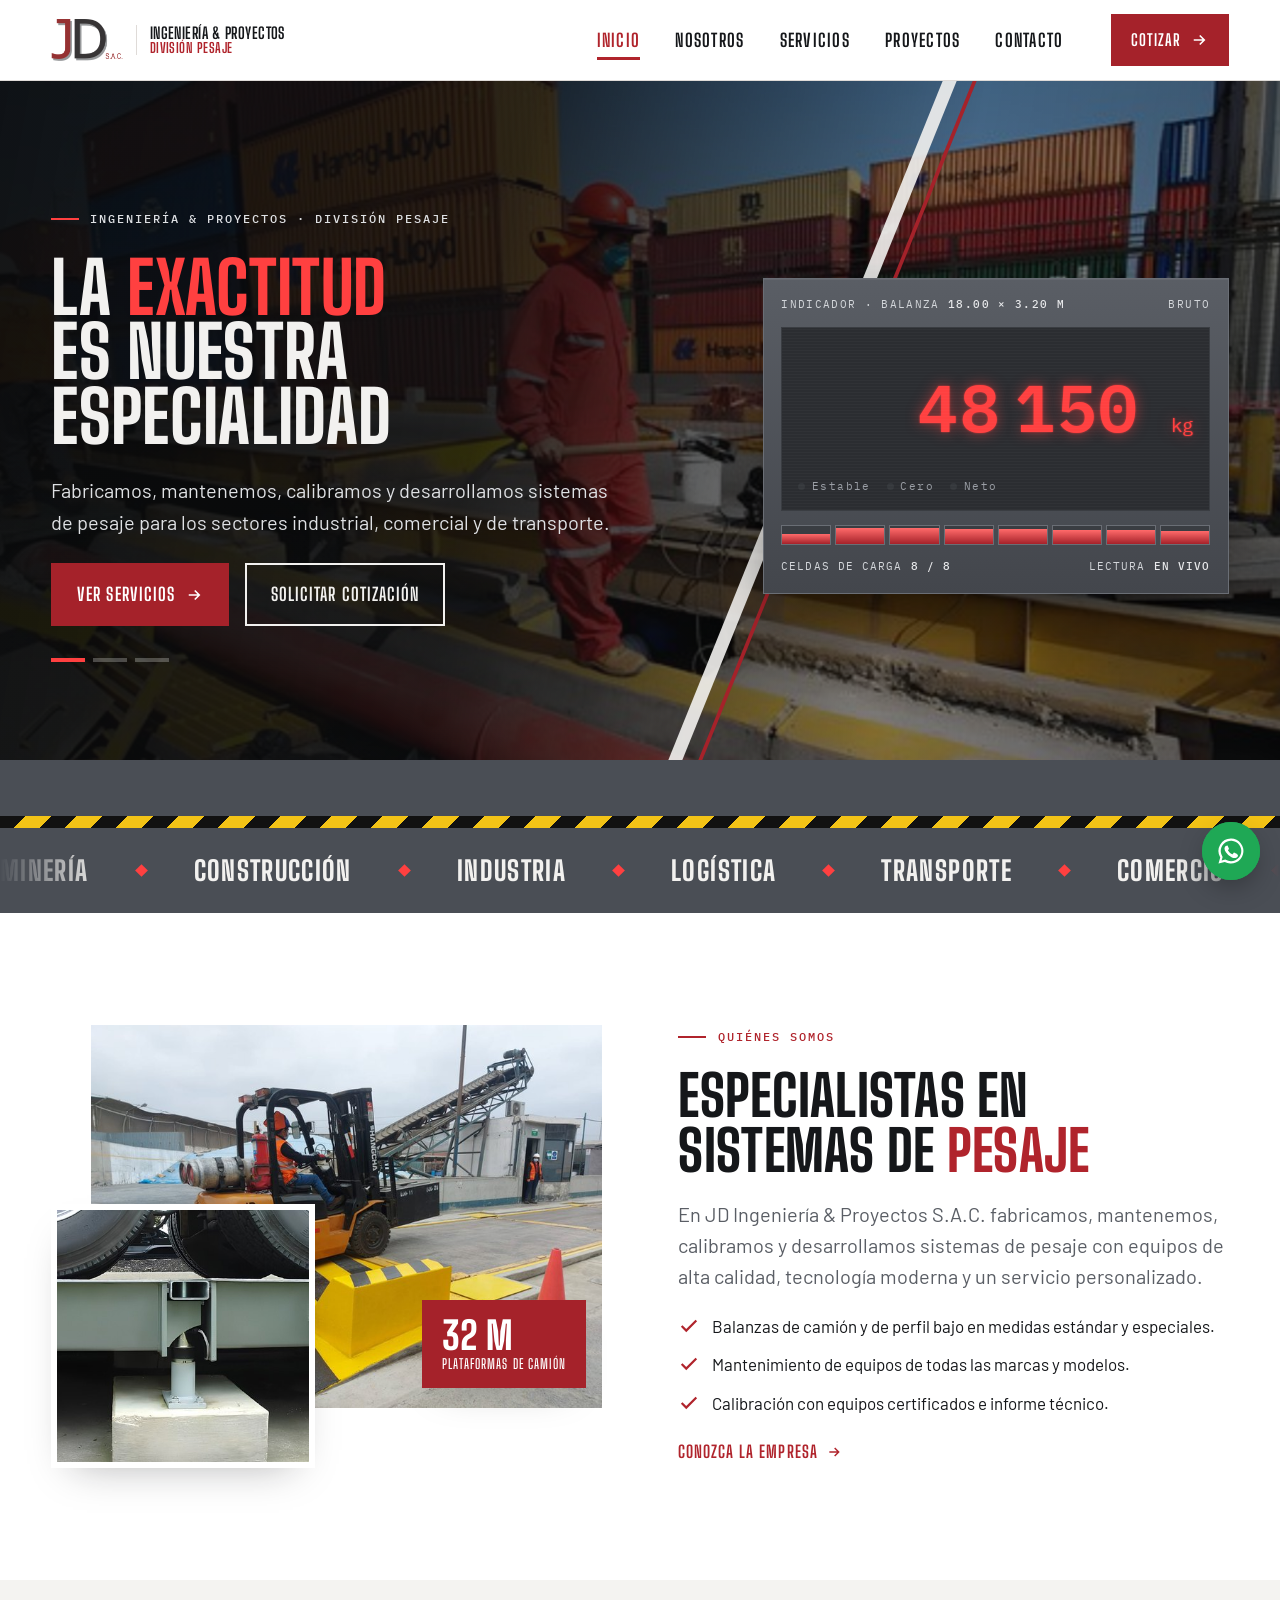
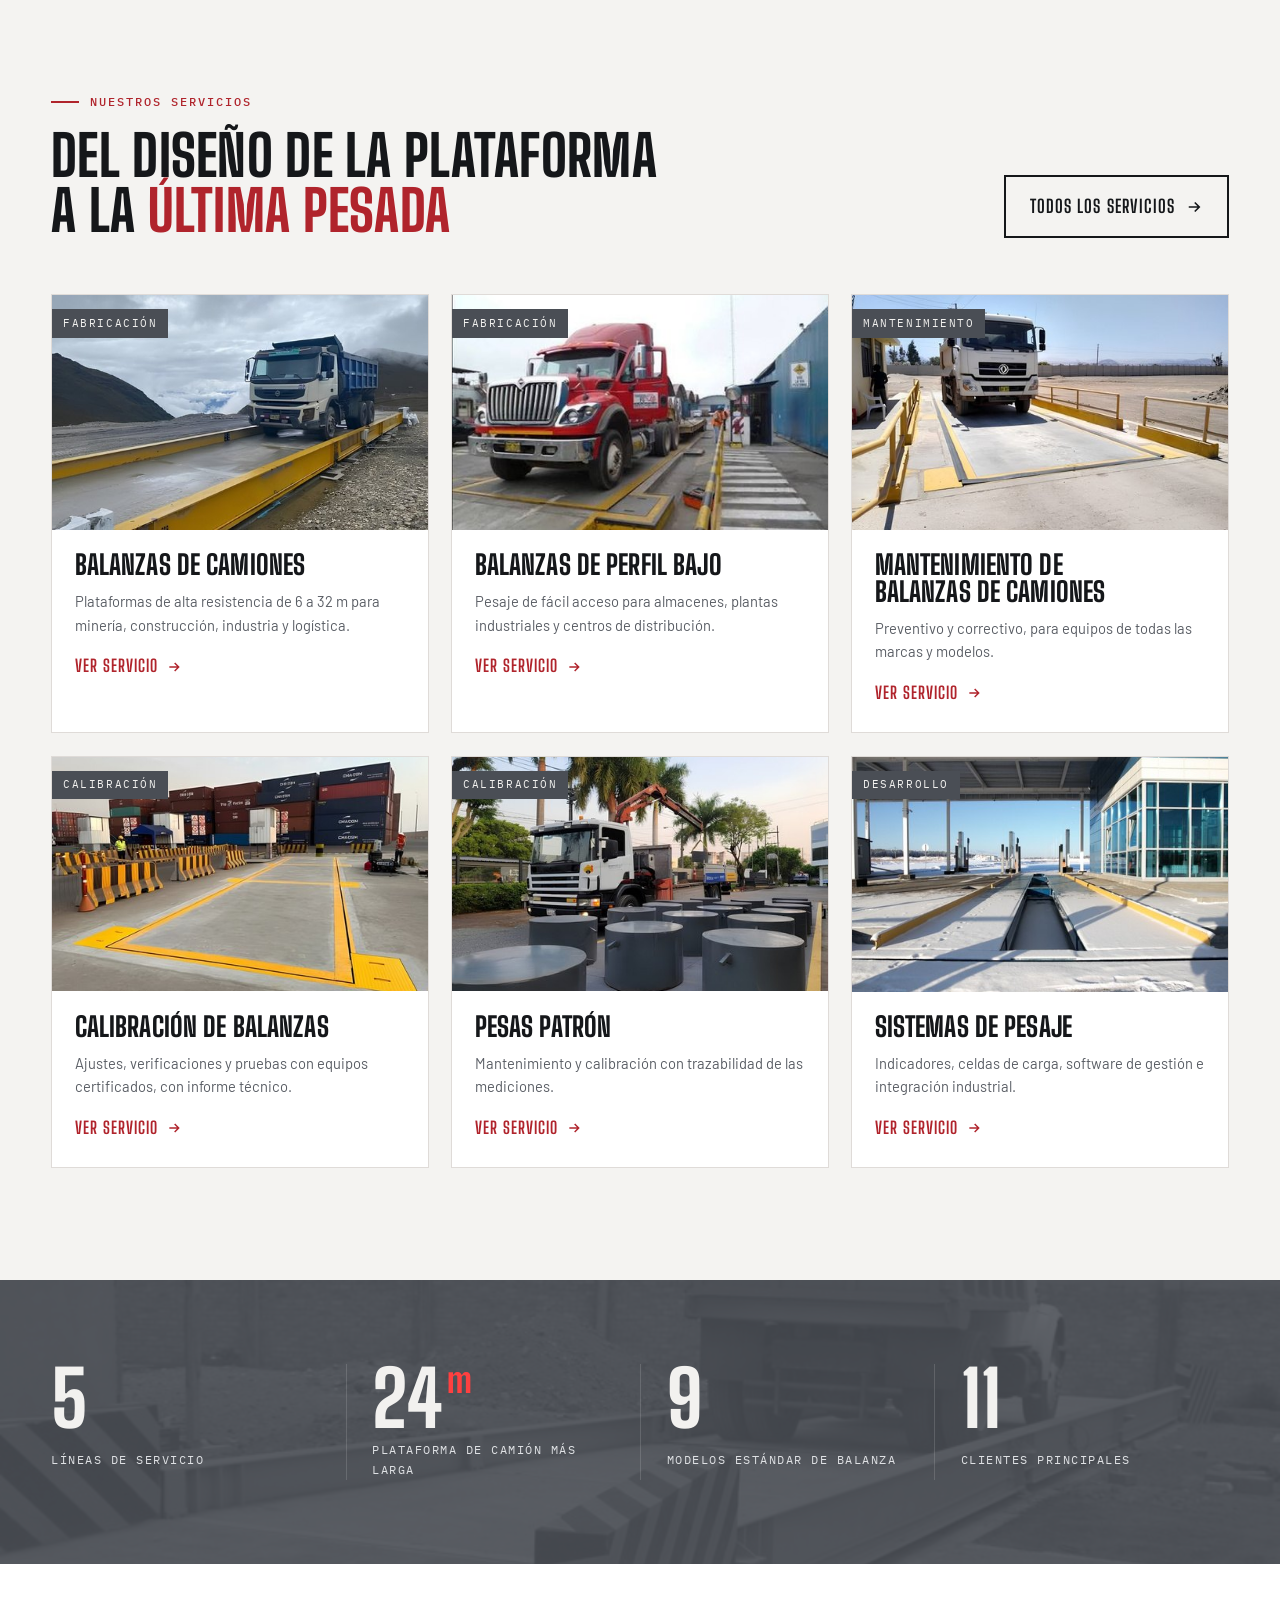
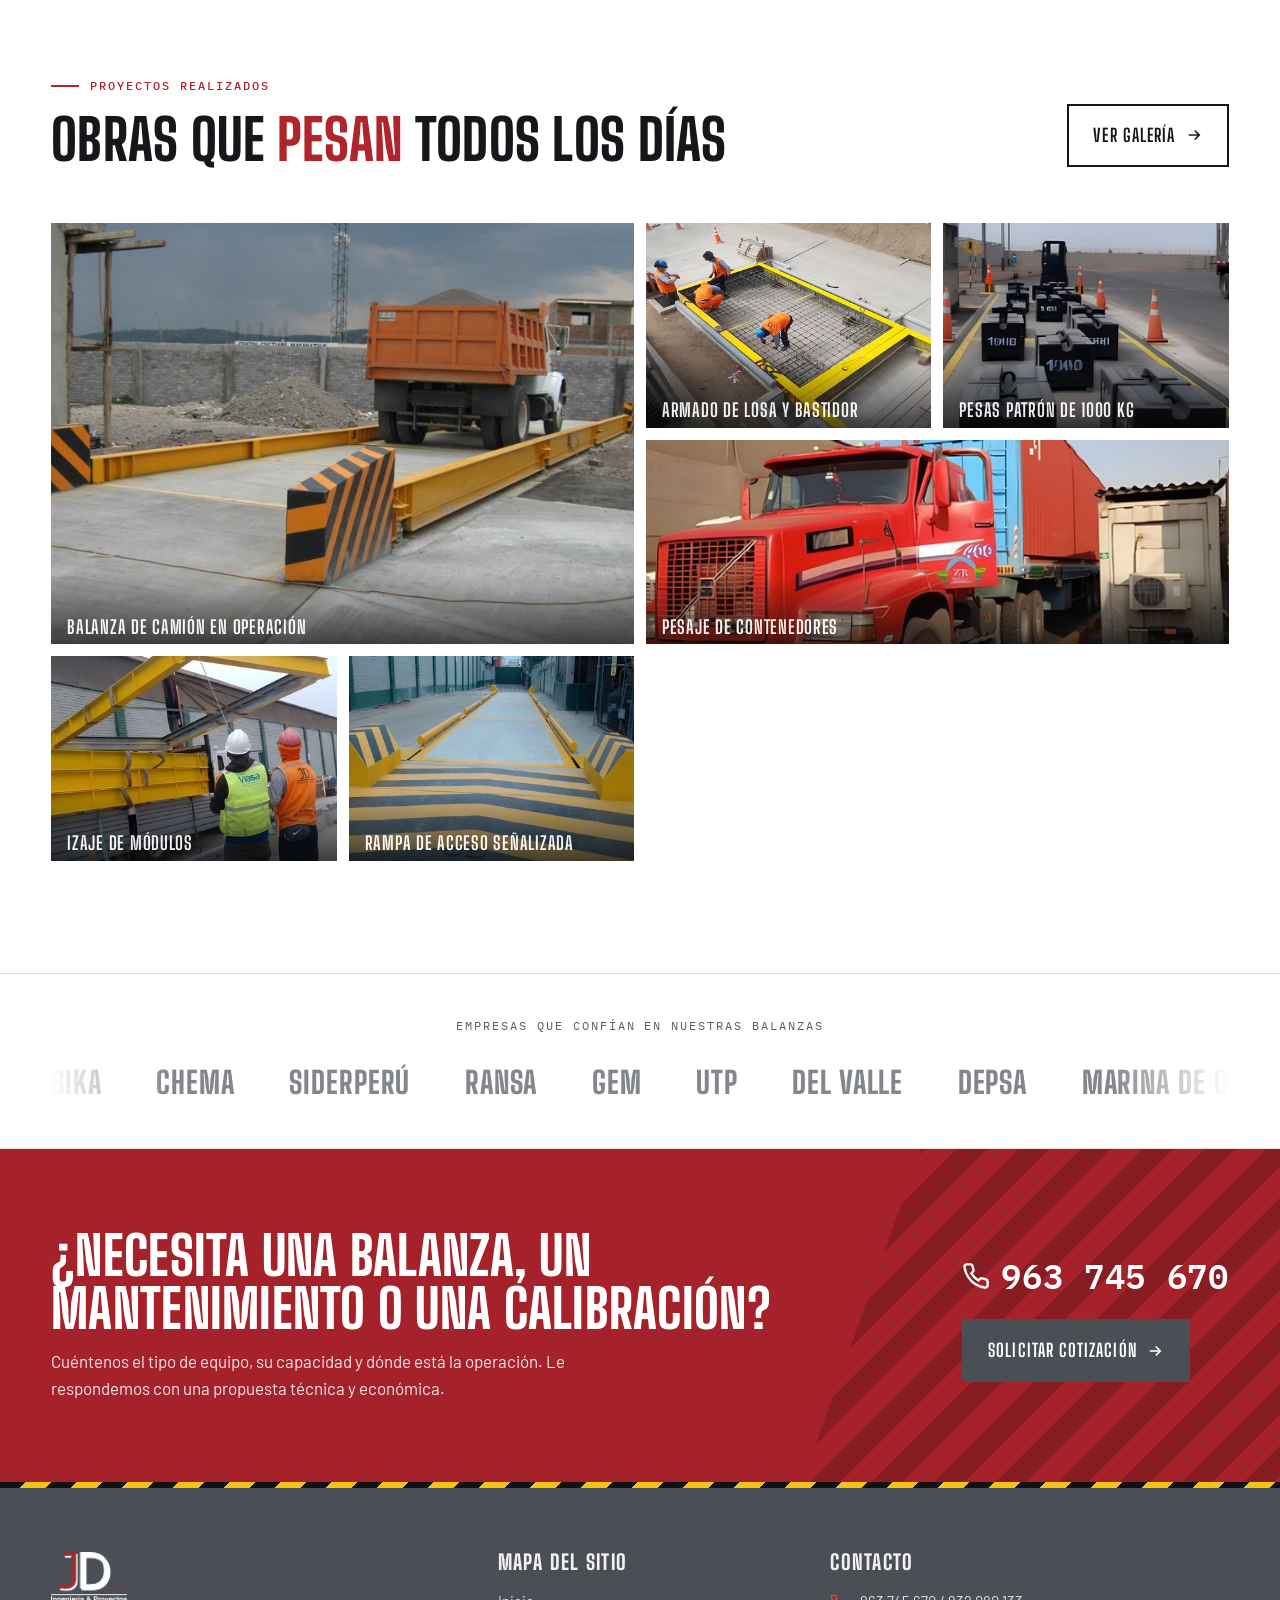
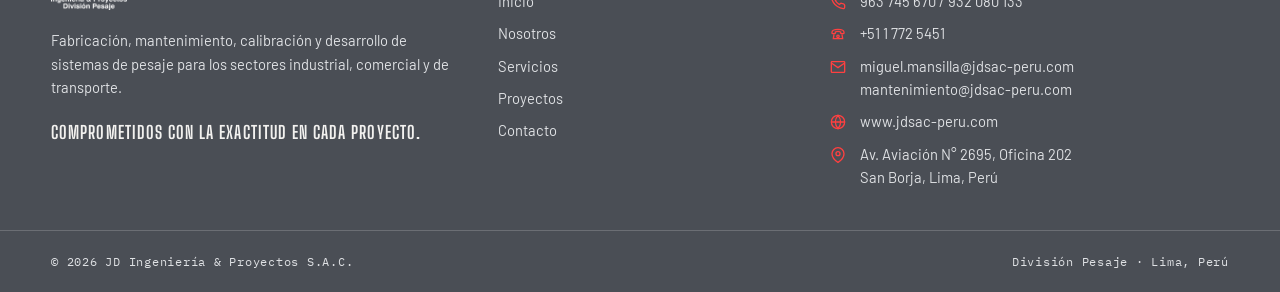
==== index.html @ 790346f3 "Publicar web JD Ingeniería" ====
<!doctype html>
<html lang="es">
<head>
<meta charset="utf-8">
<meta name="viewport" content="width=device-width, initial-scale=1, viewport-fit=cover">
<title>JD Ingeniería &amp; Proyectos</title>
<meta name="claude:viewport-fit-sides" content="cover">
<meta name="description" content="Fabricación, mantenimiento y calibración de balanzas de camiones y sistemas de pesaje en Lima, Perú.">
<link rel="preconnect" href="https://fonts.googleapis.com"><link rel="preconnect" href="https://fonts.gstatic.com" crossorigin><link rel="stylesheet" href="https://fonts.googleapis.com/css2?family=Barlow:ital,wght@0,400;0,500;0,600;1,400&family=Big+Shoulders+Display:wght@600;700;800;900&family=IBM+Plex+Mono:wght@400;500;600&display=swap">
<link rel="stylesheet" href="assets/site.css">
</head>
<body>
<div class="progress" aria-hidden="true"></div>
<header class="header"><div class="wrap">
  <a class="brand" href="index.html" aria-label="JD Ingeniería &amp; Proyectos S.A.C. — Inicio">
    <img class="logo-l" src="img/mark.png" alt="JD S.A.C." width="282" height="165">
    <img class="logo-d" src="img/mark-white.png" alt="JD S.A.C." width="282" height="165">
    <span>Ingeniería &amp; Proyectos<small>División Pesaje</small></span>
  </a>
  <nav class="nav" aria-label="Principal"><a href="index.html" aria-current="page">Inicio</a><a href="nosotros.html">Nosotros</a><a href="servicios.html">Servicios</a><a href="proyectos.html">Proyectos</a><a href="contacto.html">Contacto</a></nav>
  <a class="btn" href="contacto.html">Cotizar <svg viewBox="0 0 24 24" fill="none" stroke="currentColor" stroke-width="2.2" aria-hidden="true"><path d="M5 12h14M13 6l6 6-6 6"/></svg></a>
  <button class="burger" type="button" aria-label="Abrir menú" aria-expanded="false" aria-controls="mnav"><span></span></button>
</div></header>
<nav class="mnav" id="mnav" aria-label="Menú móvil" aria-hidden="true"><a href="index.html" aria-current="page">Inicio</a><a href="nosotros.html">Nosotros</a><a href="servicios.html">Servicios</a><a href="proyectos.html">Proyectos</a><a href="contacto.html">Contacto</a>
  <div class="mnav-foot"><span>963 745 670 · 932 080 133</span><span>miguel.mansilla@jdsac-peru.com</span><span>Av. Aviación 2695, Of. 202 · San Borja</span></div>
</nav>
<main>
<section class="hero">
  <div class="hero-bg" aria-hidden="true"><div class="slide on" style="background-image:url(img/hero-2.jpg)"></div><div class="slide" style="background-image:url(img/hero-3.jpg)"></div><div class="slide" style="background-image:url(img/hero-1.jpg)"></div></div>
  <div class="hero-cut" aria-hidden="true"></div><div class="hero-cut b" aria-hidden="true"></div>
  <div class="wrap hero-in">
    <div class="hero-copy">
      <span class="eyebrow">Ingeniería &amp; Proyectos · División Pesaje</span>
      <h1><span class="ln"><span>La <span class="r">exactitud</span></span></span><span class="ln"><span>es nuestra</span></span><span class="ln"><span>especialidad</span></span></h1>
      <p>Fabricamos, mantenemos, calibramos y desarrollamos sistemas de pesaje para los sectores industrial, comercial y de transporte.</p>
      <div class="actions"><a class="btn" href="servicios.html">Ver servicios <svg viewBox="0 0 24 24" fill="none" stroke="currentColor" stroke-width="2.2" aria-hidden="true"><path d="M5 12h14M13 6l6 6-6 6"/></svg></a><a class="btn ghost light" href="contacto.html">Solicitar cotización</a></div>
      <div class="dots" role="group" aria-label="Cambiar imagen"><button type="button" class="on" aria-label="Imagen 1"></button><button type="button" aria-label="Imagen 2"></button><button type="button" aria-label="Imagen 3"></button></div>
    </div>
    <div class="ind" role="img" aria-label="Indicador de peso de una balanza de camión mostrando una lectura estable">
      <div class="ind-top"><span>Indicador · Balanza <b class="ind-scale">18.00 × 3.20 m</b></span><span>Bruto</span></div>
      <div class="ind-screen">
        <div class="ind-digits"><span class="val">48 260</span><span class="u">kg</span></div>
        <div class="ind-leds"><span data-led="estable" class="lit"><i></i>Estable</span><span data-led="cero"><i></i>Cero</span><span data-led="neto"><i></i>Neto</span></div>
      </div>
      <div class="ind-cells" aria-hidden="true"><i style="--h:70%"></i><i style="--h:82%"></i><i style="--h:64%"></i><i style="--h:77%"></i><i style="--h:69%"></i><i style="--h:88%"></i><i style="--h:61%"></i><i style="--h:74%"></i></div>
      <div class="ind-foot"><span>Celdas de carga <b>8 / 8</b></span><span>Lectura <b>en vivo</b></span></div>
    </div>
  </div>
</section>
<div class="band" aria-label="Sectores que atendemos"><div class="stripes" aria-hidden="true"></div><div class="band-row"><div class="band-track"><span>Minería</span><span>Construcción</span><span>Industria</span><span>Logística</span><span>Transporte</span><span>Comercio</span><span>Puertos y almacenes</span><span>Laboratorios</span></div><div class="band-track" aria-hidden="true"><span>Minería</span><span>Construcción</span><span>Industria</span><span>Logística</span><span>Transporte</span><span>Comercio</span><span>Puertos y almacenes</span><span>Laboratorios</span></div></div></div>

<section class="sec"><div class="wrap split">
  <div class="collage reveal from-l">
    <img src="img/forklift.jpg" alt="Montacargas pesando carga sobre una balanza instalada por JD" loading="lazy">
    <img class="c2" src="img/cam-celda.jpg" alt="Celda de carga bajo la plataforma de una balanza" loading="lazy">
    <div class="badge"><b>32 m</b><small>Plataformas de camión</small></div>
  </div>
  <div class="stack reveal from-r">
    <span class="eyebrow">Quiénes somos</span>
    <h2 class="h2">Especialistas en sistemas de <span class="r">pesaje</span></h2>
    <p class="lead">En JD Ingeniería &amp; Proyectos S.A.C. fabricamos, mantenemos, calibramos y desarrollamos sistemas de pesaje con equipos de alta calidad, tecnología moderna y un servicio personalizado.</p>
    <ul class="ticks">
      <li><svg viewBox="0 0 24 24" fill="none" stroke="currentColor" stroke-width="2.4" aria-hidden="true"><path d="M20 6 9 17l-5-5"/></svg><span>Balanzas de camión y de perfil bajo en medidas estándar y especiales.</span></li>
      <li><svg viewBox="0 0 24 24" fill="none" stroke="currentColor" stroke-width="2.4" aria-hidden="true"><path d="M20 6 9 17l-5-5"/></svg><span>Mantenimiento de equipos de todas las marcas y modelos.</span></li>
      <li><svg viewBox="0 0 24 24" fill="none" stroke="currentColor" stroke-width="2.4" aria-hidden="true"><path d="M20 6 9 17l-5-5"/></svg><span>Calibración con equipos certificados e informe técnico.</span></li>
    </ul>
    <div><a class="link-arrow" href="nosotros.html">Conozca la empresa <svg viewBox="0 0 24 24" fill="none" stroke="currentColor" stroke-width="2.2" aria-hidden="true"><path d="M5 12h14M13 6l6 6-6 6"/></svg></a></div>
  </div>
</div></section>

<section class="sec alt"><div class="wrap">
  <div class="sec-head split">
    <div class="stack" style="gap:1rem"><span class="eyebrow">Nuestros servicios</span><h2 class="h2">Del diseño de la plataforma a la <span class="r">última pesada</span></h2></div>
    <a class="btn ghost" href="servicios.html">Todos los servicios <svg viewBox="0 0 24 24" fill="none" stroke="currentColor" stroke-width="2.2" aria-hidden="true"><path d="M5 12h14M13 6l6 6-6 6"/></svg></a>
  </div>
  <div class="cards"><a class="card reveal" style="--d:0.00s" href="servicios.html#fabricacion-camiones">
  <div class="card-img"><img src="img/cam-mina.jpg" alt="Balanzas de camiones" loading="lazy"><span class="card-tag">Fabricación</span></div>
  <div class="card-body"><h3>Balanzas de camiones</h3><p>Plataformas de alta resistencia de 6 a 32 m para minería, construcción, industria y logística.</p><span class="link-arrow">Ver servicio <svg viewBox="0 0 24 24" fill="none" stroke="currentColor" stroke-width="2.2" aria-hidden="true"><path d="M5 12h14M13 6l6 6-6 6"/></svg></span></div></a><a class="card reveal" style="--d:0.08s" href="servicios.html#perfil-bajo">
  <div class="card-img"><img src="img/pb-camion.jpg" alt="Balanzas de perfil bajo" loading="lazy"><span class="card-tag">Fabricación</span></div>
  <div class="card-body"><h3>Balanzas de perfil bajo</h3><p>Pesaje de fácil acceso para almacenes, plantas industriales y centros de distribución.</p><span class="link-arrow">Ver servicio <svg viewBox="0 0 24 24" fill="none" stroke="currentColor" stroke-width="2.2" aria-hidden="true"><path d="M5 12h14M13 6l6 6-6 6"/></svg></span></div></a><a class="card reveal" style="--d:0.16s" href="servicios.html#mantenimiento">
  <div class="card-img"><img src="img/mant-1.jpg" alt="Mantenimiento de balanzas de camiones" loading="lazy"><span class="card-tag">Mantenimiento</span></div>
  <div class="card-body"><h3>Mantenimiento de balanzas de camiones</h3><p>Preventivo y correctivo, para equipos de todas las marcas y modelos.</p><span class="link-arrow">Ver servicio <svg viewBox="0 0 24 24" fill="none" stroke="currentColor" stroke-width="2.2" aria-hidden="true"><path d="M5 12h14M13 6l6 6-6 6"/></svg></span></div></a><a class="card reveal" style="--d:0.00s" href="servicios.html#calibracion">
  <div class="card-img"><img src="img/cal-contenedores.jpg" alt="Calibración de balanzas" loading="lazy"><span class="card-tag">Calibración</span></div>
  <div class="card-body"><h3>Calibración de balanzas</h3><p>Ajustes, verificaciones y pruebas con equipos certificados, con informe técnico.</p><span class="link-arrow">Ver servicio <svg viewBox="0 0 24 24" fill="none" stroke="currentColor" stroke-width="2.2" aria-hidden="true"><path d="M5 12h14M13 6l6 6-6 6"/></svg></span></div></a><a class="card reveal" style="--d:0.08s" href="servicios.html#pesas-patron">
  <div class="card-img"><img src="img/pesas-2.jpg" alt="Pesas patrón" loading="lazy"><span class="card-tag">Calibración</span></div>
  <div class="card-body"><h3>Pesas patrón</h3><p>Mantenimiento y calibración con trazabilidad de las mediciones.</p><span class="link-arrow">Ver servicio <svg viewBox="0 0 24 24" fill="none" stroke="currentColor" stroke-width="2.2" aria-hidden="true"><path d="M5 12h14M13 6l6 6-6 6"/></svg></span></div></a><a class="card reveal" style="--d:0.16s" href="servicios.html#sistemas">
  <div class="card-img"><img src="img/sis-1.jpg" alt="Sistemas de pesaje" loading="lazy"><span class="card-tag">Desarrollo</span></div>
  <div class="card-body"><h3>Sistemas de pesaje</h3><p>Indicadores, celdas de carga, software de gestión e integración industrial.</p><span class="link-arrow">Ver servicio <svg viewBox="0 0 24 24" fill="none" stroke="currentColor" stroke-width="2.2" aria-hidden="true"><path d="M5 12h14M13 6l6 6-6 6"/></svg></span></div></a></div>
</div></section>

<section class="stats" aria-label="JD en cifras"><div class="wrap">
  <div class="stat reveal"><b data-count="6">6</b><span>Líneas de servicio</span></div>
  <div class="stat reveal" style="--d:.08s"><b><span data-count="32">32</span><sup>m</sup></b><span>Plataforma de camión más larga</span></div>
  <div class="stat reveal" style="--d:.16s"><b data-count="12">12</b><span>Modelos estándar de balanza</span></div>
  <div class="stat reveal" style="--d:.24s"><b data-count="15">15</b><span>Clientes principales</span></div>
</div></section>

<section class="sec"><div class="wrap">
  <div class="sec-head split">
    <div class="stack" style="gap:1rem"><span class="eyebrow">Proyectos realizados</span><h2 class="h2">Obras que <span class="r">pesan</span> todos los días</h2></div>
    <a class="btn ghost" href="proyectos.html">Ver galería <svg viewBox="0 0 24 24" fill="none" stroke="currentColor" stroke-width="2.2" aria-hidden="true"><path d="M5 12h14M13 6l6 6-6 6"/></svg></a>
  </div>
  <div class="mosaic"><a class="reveal zoom" style="--d:0.00s" href="proyectos.html"><img src="img/hero-3.jpg" alt="Balanza de camión en operación" loading="lazy"><span class="cap">Balanza de camión en operación</span></a><a class="reveal zoom" style="--d:0.06s" href="proyectos.html"><img src="img/p-armado.jpg" alt="Armado de losa y bastidor" loading="lazy"><span class="cap">Armado de losa y bastidor</span></a><a class="reveal zoom" style="--d:0.12s" href="proyectos.html"><img src="img/p-pesas.jpg" alt="Pesas patrón de 1000 kg" loading="lazy"><span class="cap">Pesas patrón de 1000 kg</span></a><a class="reveal zoom" style="--d:0.18s" href="proyectos.html"><img src="img/p-volvo.jpg" alt="Pesaje de contenedores" loading="lazy"><span class="cap">Pesaje de contenedores</span></a><a class="reveal zoom" style="--d:0.24s" href="proyectos.html"><img src="img/p-izaje.jpg" alt="Izaje de módulos" loading="lazy"><span class="cap">Izaje de módulos</span></a><a class="reveal zoom" style="--d:0.30s" href="proyectos.html"><img src="img/p-rampa.jpg" alt="Rampa de acceso señalizada" loading="lazy"><span class="cap">Rampa de acceso señalizada</span></a></div>
</div></section>
<section class="clients" aria-label="Principales clientes"><div class="wrap">
  <p class="lbl">Empresas que confían en nuestras balanzas</p>
  <div class="mq"><div class="mq-track"><span>Sika</span><span>Chema</span><span>Siderperú</span><span>Ransa</span><span>GEM</span><span>UTP</span><span>Del Valle</span><span>Depsa</span><span>Marina de Guerra</span><span>Limones Piuranas</span><span>ZED Paita</span><span>Alma Perú</span><span>SLA</span><span>SAASA</span><span>Torre Blanca</span></div><div class="mq-track" aria-hidden="true"><span>Sika</span><span>Chema</span><span>Siderperú</span><span>Ransa</span><span>GEM</span><span>UTP</span><span>Del Valle</span><span>Depsa</span><span>Marina de Guerra</span><span>Limones Piuranas</span><span>ZED Paita</span><span>Alma Perú</span><span>SLA</span><span>SAASA</span><span>Torre Blanca</span></div></div>
</div></section>
<section class="cta"><div class="wrap">
  <div class="reveal from-l"><h2>¿Necesita una balanza, un mantenimiento o una calibración?</h2><p>Cuéntenos el tipo de equipo, su capacidad y dónde está la operación. Le respondemos con una propuesta técnica y económica.</p></div>
  <div class="cta-side reveal from-r" style="--d:.1s">
    <a class="cta-phone" href="tel:+51963745670"><svg viewBox="0 0 24 24" fill="none" stroke="currentColor" stroke-width="2" aria-hidden="true"><path d="M22 16.9v3a2 2 0 0 1-2.2 2 19.8 19.8 0 0 1-8.6-3.1 19.5 19.5 0 0 1-6-6A19.8 19.8 0 0 1 2.1 4.2 2 2 0 0 1 4.1 2h3a2 2 0 0 1 2 1.7c.1.9.4 1.8.7 2.7a2 2 0 0 1-.5 2.1L8 9.8a16 16 0 0 0 6 6l1.3-1.3a2 2 0 0 1 2.1-.4c.9.3 1.8.6 2.7.7a2 2 0 0 1 1.7 2z"/></svg>963 745 670</a>
    <a class="btn" href="contacto.html">Solicitar cotización <svg viewBox="0 0 24 24" fill="none" stroke="currentColor" stroke-width="2.2" aria-hidden="true"><path d="M5 12h14M13 6l6 6-6 6"/></svg></a>
  </div>
</div></section>
</main>
<footer class="footer">
<div class="stripes" aria-hidden="true"></div>
<div class="wrap">
  <div>
    <img src="img/logo-white.png" alt="JD Ingeniería &amp; Proyectos S.A.C. — División Pesaje" width="320" height="246">
    <p>Fabricación, mantenimiento, calibración y desarrollo de sistemas de pesaje para los sectores industrial, comercial y de transporte.</p>
    <p class="slogan">Comprometidos con la exactitud en cada proyecto.</p>
  </div>
  <div>
    <h4>Mapa del sitio</h4>
    <ul><li><a href="index.html">Inicio</a></li><li><a href="nosotros.html">Nosotros</a></li><li><a href="servicios.html">Servicios</a></li><li><a href="proyectos.html">Proyectos</a></li><li><a href="contacto.html">Contacto</a></li></ul>
  </div>
  <div>
    <h4>Contacto</h4>
    <ul class="ci">
      <li><svg viewBox="0 0 24 24" fill="none" stroke="currentColor" stroke-width="2" aria-hidden="true"><path d="M22 16.9v3a2 2 0 0 1-2.2 2 19.8 19.8 0 0 1-8.6-3.1 19.5 19.5 0 0 1-6-6A19.8 19.8 0 0 1 2.1 4.2 2 2 0 0 1 4.1 2h3a2 2 0 0 1 2 1.7c.1.9.4 1.8.7 2.7a2 2 0 0 1-.5 2.1L8 9.8a16 16 0 0 0 6 6l1.3-1.3a2 2 0 0 1 2.1-.4c.9.3 1.8.6 2.7.7a2 2 0 0 1 1.7 2z"/></svg><span><a href="tel:+51963745670">963 745 670</a> / <a href="tel:+51932080133">932 080 133</a></span></li>
      <li><svg viewBox="0 0 24 24" fill="none" stroke="currentColor" stroke-width="2" aria-hidden="true"><path d="M3 9.5C3 6.5 7 5 12 5s9 1.5 9 4.5v1a1 1 0 0 1-1 1h-3a1 1 0 0 1-1-1V9c-1-.6-2.5-.9-4-.9S9 8.4 8 9v1.5a1 1 0 0 1-1 1H4a1 1 0 0 1-1-1z"/><path d="M6 12.5 5 19h14l-1-6.5"/><circle cx="12" cy="15.5" r="1.8"/></svg><span><a href="tel:+5117725451">+51 1 772 5451</a></span></li>
      <li><svg viewBox="0 0 24 24" fill="none" stroke="currentColor" stroke-width="2" aria-hidden="true"><rect x="2" y="4" width="20" height="16" rx="1"/><path d="m22 6-10 7L2 6"/></svg><span><a href="mailto:miguel.mansilla@jdsac-peru.com">miguel.mansilla@jdsac-peru.com</a><br><a href="mailto:mantenimiento@jdsac-peru.com">mantenimiento@jdsac-peru.com</a></span></li>
      <li><svg viewBox="0 0 24 24" fill="none" stroke="currentColor" stroke-width="2" aria-hidden="true"><circle cx="12" cy="12" r="10"/><path d="M2 12h20M12 2a15.3 15.3 0 0 1 4 10 15.3 15.3 0 0 1-4 10 15.3 15.3 0 0 1-4-10 15.3 15.3 0 0 1 4-10z"/></svg><a href="https://www.jdsac-peru.com" target="_blank" rel="noopener">www.jdsac-peru.com</a></li>
      <li><svg viewBox="0 0 24 24" fill="none" stroke="currentColor" stroke-width="2" aria-hidden="true"><path d="M21 10c0 7-9 13-9 13S3 17 3 10a9 9 0 0 1 18 0z"/><circle cx="12" cy="10" r="3"/></svg><span>Av. Aviación N° 2695, Oficina 202<br>San Borja, Lima, Perú</span></li>
    </ul>
  </div>
</div>
<div class="foot-bottom"><div class="wrap"><span>© 2026 JD Ingeniería &amp; Proyectos S.A.C.</span><span>División Pesaje · Lima, Perú</span></div></div>
</footer>
<a class="wa" href="https://wa.me/51963745670?text=Hola%20JD%20Ingenier%C3%ADa%20%26%20Proyectos%2C%20quisiera%20informaci%C3%B3n." target="_blank" rel="noopener" aria-label="Escribir por WhatsApp al 963 745 670"><svg viewBox="0 0 24 24" fill="currentColor" aria-hidden="true"><path d="M12 2a10 10 0 0 0-8.6 15.1L2 22l5-1.3A10 10 0 1 0 12 2zm0 18.2a8.2 8.2 0 0 1-4.2-1.2l-.3-.2-3 .8.8-2.9-.2-.3A8.2 8.2 0 1 1 12 20.2zm4.5-6.1c-.2-.1-1.5-.7-1.7-.8s-.4-.1-.6.1-.7.8-.8 1-.3.2-.5.1a6.7 6.7 0 0 1-3.3-2.9c-.3-.4.3-.4.7-1.3.1-.2 0-.3 0-.4l-.8-1.8c-.2-.5-.4-.4-.6-.4h-.5a1 1 0 0 0-.7.3 3 3 0 0 0-.9 2.2 5.2 5.2 0 0 0 1.1 2.7 11.8 11.8 0 0 0 4.5 4c1.7.7 2.3.8 3.2.6a2.7 2.7 0 0 0 1.8-1.2 2.2 2.2 0 0 0 .1-1.3c0-.1-.2-.2-.5-.3z"/></svg></a>
<script src="assets/site.js"></script>
</body>
</html>
---- assets/site.css ----
/* Layout: the brochure's diagonal cover cut and red rule under every header,
   with hazard-stripe accents taken from the painted edges of a truck scale. */
:root{
  --bg:#f4f3f1;
  --surface:#ffffff;
  --ink:#15171a;
  --muted:#5a5e65;
  --line:#dfdbd8;
  --red:#b0242c;
  --red-solid:#a5222a;
  --yellow:#f3c316;
  --char:#4a4e55;
  --char-2:#3d4046;
  --on-dark:#f2f1ef;
  --on-dark-muted:#dfe1e4;
  --led:#ff4040;
  --shadow:0 18px 40px -22px rgba(17,18,20,.35);

  --display:"Big Shoulders Display","Arial Narrow","Roboto Condensed",sans-serif;
  --body:"Barlow","Segoe UI",Roboto,Helvetica,Arial,sans-serif;
  --mono:"IBM Plex Mono",ui-monospace,"SFMono-Regular",Menlo,monospace;

  --fs-xs:.78rem; --fs-s:.92rem; --fs-m:1.06rem; --fs-l:1.25rem;
  --fs-h3:1.7rem; --fs-h2:clamp(2.3rem,4.4vw,3.7rem); --fs-h1:clamp(2.4rem,5.6vw,6rem);
  --header-h:80px;
  color-scheme:light;
}

/* ---------- base ---------- */
*,*::before,*::after{box-sizing:border-box}
:root{padding-top:env(safe-area-inset-top,0px);padding-bottom:env(safe-area-inset-bottom,0px)}
html{scroll-behavior:smooth;-webkit-text-size-adjust:100%;overflow-x:clip}
body{margin:0;background:var(--surface);color:var(--ink);font-family:var(--body);font-size:var(--fs-m);line-height:1.6;overflow-x:hidden}
img{max-width:100%;display:block}
a{color:inherit}
h1,h2,h3,h4{font-family:var(--display);font-weight:800;line-height:.98;margin:0;text-transform:uppercase;letter-spacing:.005em;text-wrap:balance}
p{margin:0}
:focus-visible{outline:3px solid var(--yellow);outline-offset:3px}
[hidden]{display:none!important}
.wrap{width:100%;max-width:1520px;margin:0 auto;padding-left:max(clamp(16px,4vw,64px),env(safe-area-inset-left,0px));padding-right:max(clamp(16px,4vw,64px),env(safe-area-inset-right,0px))}
.sr{position:absolute;width:1px;height:1px;overflow:hidden;clip:rect(0 0 0 0);white-space:nowrap}
.r{color:var(--red)}

.eyebrow{font-family:var(--mono);font-size:var(--fs-xs);font-weight:500;letter-spacing:.16em;text-transform:uppercase;color:var(--red);display:inline-flex;align-items:center;gap:.7rem}
.eyebrow::before{content:"";width:28px;height:2px;background:currentColor}
.h2{font-size:var(--fs-h2)}
.lead{font-size:var(--fs-l);color:var(--muted);max-width:62ch;line-height:1.55}
.muted{color:var(--muted)}
.sec{padding-block:clamp(64px,9vw,112px)}
.sec{background:var(--surface)}
.sec.alt{background:var(--bg)}
.sec-head{display:grid;gap:1rem;margin-bottom:clamp(36px,5vw,56px);max-width:760px}
.sec-head.split{max-width:none;grid-template-columns:1fr auto;align-items:end;gap:2rem}
@media (max-width:760px){.sec-head.split{grid-template-columns:1fr}}

/* buttons */
.btn{--b:var(--red-solid);display:inline-flex;align-items:center;gap:.6rem;padding:.95rem 1.5rem;font-family:var(--display);font-weight:700;font-size:1.12rem;letter-spacing:.06em;text-transform:uppercase;text-decoration:none;color:#fff;background:var(--b);border:2px solid var(--b);position:relative;overflow:hidden;isolation:isolate;cursor:pointer;transition:color .3s}
.btn::after{content:"";position:absolute;inset:0;background:var(--char);transform:translateX(-101%) skewX(-18deg);transform-origin:left;transition:transform .45s cubic-bezier(.7,0,.2,1);z-index:-1;width:130%;left:-15%}
.btn:hover::after{transform:translateX(0) skewX(-18deg)}
.btn svg{width:18px;height:18px;transition:transform .3s}
.btn:hover svg{transform:translateX(4px)}
.btn.ghost{--b:transparent;border-color:currentColor;color:inherit}
.btn.ghost::after{background:var(--red-solid)}
.btn.ghost:hover{color:#fff;border-color:var(--red-solid)}
.btn.light{color:var(--on-dark)}
.link-arrow{display:inline-flex;align-items:center;gap:.5rem;font-family:var(--display);font-weight:700;font-size:1.05rem;letter-spacing:.06em;text-transform:uppercase;text-decoration:none;color:var(--red)}
.link-arrow svg{width:16px;height:16px;transition:transform .3s}
.link-arrow:hover svg{transform:translateX(5px)}

/* ---------- progress + top bar + header ---------- */
.progress{position:fixed;top:0;left:0;right:0;height:3px;background:var(--red);transform-origin:left;transform:scaleX(0);z-index:200;pointer-events:none}
.topbar{background:var(--char);color:var(--on-dark-muted);font-size:var(--fs-xs);font-family:var(--mono);letter-spacing:.04em}
.topbar .wrap{display:flex;gap:1.6rem;align-items:center;min-height:38px;flex-wrap:wrap}
.topbar a{text-decoration:none;display:inline-flex;align-items:center;gap:.45rem;transition:color .2s}
.topbar a:hover{color:var(--on-dark)}
.topbar svg{width:14px;height:14px;color:var(--red)}
.topbar .sp{margin-left:auto}
@media (max-width:860px){.topbar .hide-m{display:none}}
@media (max-width:520px){.topbar{display:none}}

.header{position:sticky;top:env(safe-area-inset-top,0px);z-index:100;background:#ffffff;border-bottom:1px solid var(--line);transition:box-shadow .3s}
.header.scrolled{box-shadow:var(--shadow)}
.header .wrap{display:flex;align-items:center;gap:2rem;height:var(--header-h);transition:height .3s}
.header.scrolled .wrap{height:64px}
.brand{display:flex;align-items:center;gap:.8rem;text-decoration:none;flex-shrink:0}
.brand img{height:42px;width:auto;transition:height .3s}
.header.scrolled .brand img{height:36px}
.brand span{font-family:var(--display);font-weight:700;text-transform:uppercase;line-height:1.02;font-size:.98rem;letter-spacing:.03em;border-left:1px solid var(--line);padding-left:.8rem}
.brand span small{display:block;color:var(--red);font-size:.86rem}
.logo-d{display:none}

.nav{display:flex;gap:.3rem;margin-left:auto}
.nav a{position:relative;padding:.6rem .95rem;text-decoration:none;font-family:var(--display);font-weight:700;font-size:1.12rem;letter-spacing:.07em;text-transform:uppercase;color:var(--ink)}
.nav a::after{content:"";position:absolute;left:.95rem;right:.95rem;bottom:.25rem;height:3px;background:var(--red);transform:scaleX(0);transform-origin:right;transition:transform .35s cubic-bezier(.7,0,.2,1)}
.nav a:hover::after,.nav a[aria-current="page"]::after{transform:scaleX(1);transform-origin:left}
.nav a[aria-current="page"]{color:var(--red)}
.header .btn{padding:.7rem 1.15rem;font-size:1rem}
.burger{display:none;margin-left:auto;width:46px;height:46px;border:1px solid var(--line);background:transparent;color:var(--ink);cursor:pointer;place-items:center}
.burger span{display:block;width:20px;height:2px;background:currentColor;position:relative;transition:background .2s}
.burger span::before,.burger span::after{content:"";position:absolute;left:0;width:20px;height:2px;background:currentColor;transition:transform .3s}
.burger span::before{top:-6px}.burger span::after{top:6px}
.menu-open .burger span{background:transparent}
.menu-open .burger span::before{transform:translateY(6px) rotate(45deg)}
.menu-open .burger span::after{transform:translateY(-6px) rotate(-45deg)}
@media (max-width:1180px){.nav,.header .btn{display:none}.burger{display:grid}}
@media (max-width:420px){.brand span{display:none}}

.mnav{position:fixed;inset:0;z-index:90;background:var(--char);color:var(--on-dark);padding-top:calc(var(--header-h) + 40px + env(safe-area-inset-top,0px));padding-left:max(22px,env(safe-area-inset-left,0px));padding-right:max(22px,env(safe-area-inset-right,0px));padding-bottom:max(30px,env(safe-area-inset-bottom,0px));display:flex;flex-direction:column;gap:.2rem;clip-path:polygon(0 0,100% 0,100% 0,0 0);transition:clip-path .55s cubic-bezier(.7,0,.2,1);overflow-y:auto}
.menu-open .mnav{clip-path:polygon(0 0,100% 0,100% 100%,0 100%)}
.mnav a{font-family:var(--display);font-weight:800;font-size:clamp(2.4rem,11vw,3.6rem);text-transform:uppercase;text-decoration:none;line-height:1.1;opacity:0;transform:translateY(20px);transition:opacity .4s,transform .4s,color .2s}
.menu-open .mnav a{opacity:1;transform:none}
.menu-open .mnav a:nth-child(2){transition-delay:.05s}.menu-open .mnav a:nth-child(3){transition-delay:.1s}.menu-open .mnav a:nth-child(4){transition-delay:.15s}.menu-open .mnav a:nth-child(5){transition-delay:.2s}
.mnav a[aria-current="page"],.mnav a:hover{color:var(--led)}
.mnav .mnav-foot{margin-top:auto;font-family:var(--mono);font-size:var(--fs-s);color:var(--on-dark-muted);display:grid;gap:.3rem;padding-top:2rem}
.menu-open{overflow:hidden}
.menu-open .header{background:var(--char);border-color:transparent}
.menu-open .header .brand span{color:var(--on-dark);border-color:rgba(255,255,255,.3)}
.menu-open .header .logo-l{display:none}
.menu-open .header .logo-d{display:block}
.menu-open .burger{color:var(--on-dark);border-color:rgba(255,255,255,.3)}

/* ---------- hero (home) ---------- */
.hero{position:relative;background:var(--char);color:var(--on-dark);overflow:hidden;clip-path:polygon(0 0,100% 0,100% calc(100% - 56px),0 100%);isolation:isolate}
.hero-bg{position:absolute;inset:0;z-index:-2}
.slide{position:absolute;inset:0;background-size:cover;background-position:center;opacity:0;transition:opacity 1.6s ease;transform:scale(1.06)}
.slide.on{opacity:1;animation:kb 9s linear forwards}
@keyframes kb{from{transform:scale(1.06)}to{transform:scale(1.16)}}
.hero::before{content:"";position:absolute;inset:0;z-index:-1;background:linear-gradient(100deg,rgba(10,11,12,.96) 0%,rgba(10,11,12,.86) 38%,rgba(10,11,12,.45) 70%,rgba(10,11,12,.6) 100%)}
.hero-cut{position:absolute;z-index:-1;top:-10%;bottom:-10%;left:62%;width:14px;background:var(--on-dark);opacity:.9;transform:skewX(-22deg);animation:cut 1.2s .2s cubic-bezier(.7,0,.2,1) backwards}
.hero-cut.b{left:calc(62% + 30px);width:4px;background:var(--red-solid);opacity:1;animation-delay:.35s}
@keyframes cut{from{transform:skewX(-22deg) translateY(-110%)}}
.hero-in{display:grid;grid-template-columns:minmax(0,1.25fr) minmax(0,.9fr);gap:clamp(30px,5vw,70px);align-items:center;padding-block:clamp(70px,10vw,130px) clamp(110px,12vw,160px)}
.hero-copy{display:grid;gap:1.6rem;min-width:0}
.hero .eyebrow{color:var(--on-dark-muted)}
.hero .eyebrow::before{background:var(--led)}
.hero h1{font-size:var(--fs-h1);line-height:.9}
.hero h1 .ln{display:block;overflow:hidden}
.hero h1 .ln>span{display:inline-block;animation:up .9s cubic-bezier(.2,.8,.2,1) backwards}
.hero h1 .ln:nth-child(2)>span{animation-delay:.12s}.hero h1 .ln:nth-child(3)>span{animation-delay:.24s}
.hero h1 .r{color:var(--led)}
@keyframes up{from{transform:translateY(105%)}}
.hero p{color:var(--on-dark-muted);font-size:var(--fs-l);max-width:52ch;animation:fade 1s .45s backwards}
.hero .actions{display:flex;gap:1rem;flex-wrap:wrap;animation:fade 1s .6s backwards}
@keyframes fade{from{opacity:0;transform:translateY(16px)}}
.dots{display:flex;gap:.5rem;margin-top:.4rem;animation:fade 1s .75s backwards}
.dots button{width:34px;height:4px;border:0;padding:0;background:rgba(255,255,255,.25);cursor:pointer;position:relative;overflow:hidden}
.dots button.on::after{content:"";position:absolute;inset:0;background:var(--led);transform-origin:left;animation:fill 7s linear forwards}
@keyframes fill{from{transform:scaleX(0)}}
@media (max-width:900px){.hero-in{grid-template-columns:minmax(0,1fr)}.hero-cut{left:90%}.hero-cut.b{left:calc(90% + 22px)}}
@media (max-width:620px){.ph::after{right:-4%}}

/* weight indicator */
.ind{background:linear-gradient(180deg,#5a5e65,#43464c);border:1px solid #6a6e75;box-shadow:0 30px 60px -20px rgba(0,0,0,.7),inset 0 1px 0 rgba(255,255,255,.06);padding:1.1rem;font-family:var(--mono);color:#c7cad0;animation:fade 1s .5s backwards;min-width:0}
.ind-top{display:flex;justify-content:space-between;gap:1rem;font-size:.7rem;letter-spacing:.12em;text-transform:uppercase;color:#d3d6da;padding-bottom:.8rem;flex-wrap:wrap}
.ind-top b{color:#e8e9eb;font-weight:500}
.ind-screen{background:#2b2d31;border:1px solid #3a3d42;padding:1.1rem 1rem .9rem;display:grid;gap:.6rem;position:relative;overflow:hidden}
.ind-screen::after{content:"";position:absolute;inset:0;background:repeating-linear-gradient(0deg,rgba(255,255,255,.025) 0 1px,transparent 1px 3px);pointer-events:none}
.ind-digits{display:flex;align-items:baseline;justify-content:flex-end;gap:.6rem;color:var(--led);text-shadow:0 0 14px rgba(255,64,64,.55),0 0 2px rgba(255,64,64,.9);font-variant-numeric:tabular-nums}
.ind-digits .val{font-size:clamp(2.6rem,5.4vw,4.1rem);font-weight:600;letter-spacing:.02em;line-height:1}
.ind-digits .u{font-size:1.2rem}
.ind-leds{display:flex;gap:1rem;font-size:.66rem;letter-spacing:.14em;color:#9a9ea5;flex-wrap:wrap}
.ind-leds span{display:inline-flex;align-items:center;gap:.4rem}
.ind-leds i{width:7px;height:7px;border-radius:50%;background:#35383c;transition:background .25s,box-shadow .25s}
.ind-leds .lit i{background:#3ee07a;box-shadow:0 0 8px #3ee07a}
.ind-leds .lit{color:#cfd2d6}
.ind-cells{display:grid;grid-template-columns:repeat(8,1fr);gap:4px;margin-top:.9rem}
.ind-cells i{height:20px;background:#3a3d42;border:1px solid #6a6e75;position:relative;overflow:hidden}
.ind-cells i::after{content:"";position:absolute;left:0;right:0;bottom:0;height:var(--h,40%);background:linear-gradient(0deg,var(--red-solid),#ff6a6a);transition:height .6s cubic-bezier(.2,.8,.2,1)}
.ind-foot{display:flex;justify-content:space-between;gap:.6rem;font-size:.68rem;letter-spacing:.1em;color:#d3d6da;margin-top:.8rem;text-transform:uppercase;flex-wrap:wrap}
.ind-foot b{color:#e8e9eb;font-weight:500}

/* sector band */
.band{background:var(--char);color:var(--on-dark);margin-top:-56px;padding-top:56px;position:relative}
.stripes{height:12px;background:repeating-linear-gradient(-45deg,var(--yellow) 0 18px,#111 18px 36px);background-size:51px 51px;animation:stripe 2.2s linear infinite}
@keyframes stripe{to{background-position:51px 0}}
.band-row{display:flex;overflow:hidden;padding-block:1.3rem;mask-image:linear-gradient(90deg,transparent,#000 8%,#000 92%,transparent)}
.band-track{display:flex;gap:3rem;flex-shrink:0;padding-right:3rem;animation:mq 30s linear infinite;font-family:var(--display);font-weight:800;font-size:1.7rem;text-transform:uppercase;letter-spacing:.05em;white-space:nowrap}
.band-track span{display:inline-flex;align-items:center;gap:3rem}
.band-track span::after{content:"";width:9px;height:9px;background:var(--led);transform:rotate(45deg)}
@keyframes mq{to{transform:translateX(-100%)}}

/* ---------- intro / about split ---------- */
.split{display:grid;grid-template-columns:minmax(0,1fr) minmax(0,1fr);gap:clamp(36px,6vw,90px);align-items:center}
.split>*{min-width:0}
@media (max-width:900px){.split{grid-template-columns:minmax(0,1fr)}}
.stack{display:grid;gap:1.3rem}
.collage{position:relative;padding:0 0 60px 40px}
.collage img{width:100%;aspect-ratio:4/3;object-fit:cover;max-width:100%}
.collage .c2{position:absolute;left:0;bottom:0;width:48%;aspect-ratio:1;border:6px solid var(--surface);box-shadow:var(--shadow)}
.collage::before{content:"";position:absolute;top:-18px;right:0;width:40%;height:50%;background:repeating-linear-gradient(-45deg,var(--yellow) 0 12px,transparent 12px 24px);z-index:-1;opacity:.85}
.sec.alt .collage .c2{border-color:var(--bg)}
.badge{position:absolute;right:16px;bottom:80px;background:var(--red-solid);color:#fff;padding:1rem 1.2rem;font-family:var(--display);text-transform:uppercase;line-height:1;box-shadow:var(--shadow)}
.badge b{display:block;font-size:2.4rem;font-weight:800}
.badge small{font-size:.85rem;letter-spacing:.08em;font-weight:600}
.ticks{display:grid;gap:.7rem;padding:0;margin:0;list-style:none}
.ticks li{display:grid;grid-template-columns:22px 1fr;gap:.7rem;align-items:start}
.ticks svg{width:22px;height:22px;color:var(--red);margin-top:2px}

/* ---------- service cards (home) ---------- */
.cards{display:grid;grid-template-columns:repeat(3,1fr);gap:1.4rem}
@media (max-width:980px){.cards{grid-template-columns:repeat(2,1fr)}}
@media (max-width:620px){.cards{grid-template-columns:1fr}}
.card{background:var(--surface);border:1px solid var(--line);text-decoration:none;display:flex;flex-direction:column;position:relative;transition:transform .4s cubic-bezier(.2,.8,.2,1),box-shadow .4s}
.card::after{content:"";position:absolute;left:0;right:0;bottom:-1px;height:4px;background:var(--red);transform:scaleX(0);transform-origin:left;transition:transform .45s cubic-bezier(.7,0,.2,1)}
.card:hover{transform:translateY(-6px);box-shadow:var(--shadow)}
.card:hover::after{transform:scaleX(1)}
.card-img{aspect-ratio:16/10;overflow:hidden;position:relative;max-width:100%}
.card-img img{width:100%;height:100%;object-fit:cover;transition:transform .8s cubic-bezier(.2,.8,.2,1)}
.card:hover .card-img img{transform:scale(1.08)}
.card-tag{position:absolute;left:0;top:14px;background:var(--char);color:var(--on-dark);font-family:var(--mono);font-size:.68rem;letter-spacing:.14em;padding:.35rem .7rem;text-transform:uppercase}
.card-body{padding:1.4rem 1.4rem 1.6rem;display:grid;gap:.7rem;flex:1;align-content:start}
.card h3{font-size:var(--fs-h3)}
.card p{color:var(--muted);font-size:var(--fs-s)}
.card .link-arrow{margin-top:.3rem}

/* ---------- stats ---------- */
.stats{background:var(--char);color:var(--on-dark);position:relative;overflow:hidden}
.stats::before{content:"";position:absolute;inset:0;background:url(../img/hero-3.jpg) center/cover;opacity:.12;filter:grayscale(1)}
.stats .wrap{position:relative;display:grid;grid-template-columns:repeat(4,1fr);padding-block:clamp(56px,7vw,84px)}
.stat{display:grid;gap:.4rem;padding:0 1.6rem;border-left:1px solid rgba(255,255,255,.14);min-width:0}
.stat:first-child{border-left:0;padding-left:0}
.stat b{font-family:var(--display);font-weight:800;font-size:clamp(3rem,6vw,4.8rem);line-height:.9;font-variant-numeric:tabular-nums}
.stat b sup{font-size:.45em;color:var(--led);vertical-align:top;margin-left:.1em}
.stat>span{font-family:var(--mono);font-size:var(--fs-xs);letter-spacing:.12em;text-transform:uppercase;color:var(--on-dark-muted)}
@media (max-width:860px){.stats .wrap{grid-template-columns:repeat(2,1fr);row-gap:2.4rem}.stat:nth-child(3){border-left:0;padding-left:0}}

/* ---------- project mosaic (home) ---------- */
.mosaic{display:grid;grid-template-columns:repeat(4,1fr);grid-auto-rows:clamp(160px,16vw,300px);gap:12px}
.mosaic a{position:relative;overflow:hidden;display:block}
.mosaic a:nth-child(1){grid-column:span 2;grid-row:span 2}
.mosaic a:nth-child(4){grid-column:span 2}
.mosaic img{width:100%;height:100%;object-fit:cover;transition:transform .9s cubic-bezier(.2,.8,.2,1),filter .5s}
.mosaic a:hover img{transform:scale(1.07)}
.cap{position:absolute;inset:auto 0 0 0;padding:2.4rem 1rem .9rem;background:linear-gradient(0deg,rgba(8,9,10,.88),transparent);color:#fff;font-family:var(--display);font-weight:700;text-transform:uppercase;letter-spacing:.04em;font-size:1.15rem;transform:translateY(12px);opacity:.92;transition:transform .4s,opacity .4s}
.mosaic a:hover .cap,.gallery button:hover .cap{transform:none;opacity:1}
@media (max-width:820px){.mosaic{grid-template-columns:repeat(2,1fr);grid-auto-rows:clamp(140px,36vw,240px)}.mosaic a:nth-child(4){grid-column:span 2}}

/* ---------- clients marquee ---------- */
.clients{border-block:1px solid var(--line);background:var(--surface);padding-block:2.6rem}
.clients .lbl{font-family:var(--mono);font-size:var(--fs-xs);letter-spacing:.16em;text-transform:uppercase;color:var(--muted);text-align:center;margin-bottom:1.4rem}
.mq{display:flex;overflow:hidden;mask-image:linear-gradient(90deg,transparent,#000 10%,#000 90%,transparent)}
.mq-track{display:flex;flex-shrink:0;gap:3.4rem;padding-right:3.4rem;animation:mq 45s linear infinite;white-space:nowrap}
.mq:hover .mq-track{animation-play-state:paused}
.mq-track span{font-family:var(--display);font-weight:800;font-size:1.9rem;text-transform:uppercase;letter-spacing:.03em;color:var(--muted);opacity:.75;transition:color .3s,opacity .3s}
.mq-track span:hover{color:var(--red);opacity:1}

/* ---------- CTA ---------- */
.cta{background:var(--red-solid);color:#fff;position:relative;overflow:hidden;isolation:isolate}
.cta::before{content:"";position:absolute;right:-60px;top:0;bottom:0;width:42%;background:repeating-linear-gradient(-45deg,rgba(0,0,0,.18) 0 22px,transparent 22px 44px);clip-path:polygon(22% 0,100% 0,100% 100%,0 100%);z-index:-1;animation:stripe2 6s linear infinite;background-size:62px 62px}
@keyframes stripe2{to{background-position:62px 0}}
.cta .wrap{display:grid;grid-template-columns:1.3fr auto;gap:2rem;align-items:center;padding-block:clamp(52px,7vw,80px)}
.cta h2{font-size:clamp(2.1rem,4.2vw,3.4rem)}
.cta p{opacity:.88;margin-top:.8rem;max-width:56ch}
.cta-side{display:grid;gap:1rem;justify-items:start}
.cta-phone{font-family:var(--mono);font-size:clamp(1.5rem,3vw,2.1rem);font-weight:600;letter-spacing:.02em;text-decoration:none;display:flex;align-items:center;gap:.7rem}
.cta-phone svg{width:28px;height:28px}
.cta .btn{--b:var(--char)}
.cta .btn::after{background:#fff}
.cta .btn:hover{color:var(--char)}
@media (max-width:820px){.cta .wrap{grid-template-columns:1fr}}

/* ---------- footer ---------- */
.footer{background:var(--char);color:var(--on-dark-muted);font-size:var(--fs-s)}
.footer .stripes{height:6px}
.footer .wrap{display:grid;grid-template-columns:1.4fr 1fr 1.4fr;gap:3rem;padding-block:64px 40px}
.footer h4{color:var(--on-dark);font-size:1.3rem;margin-bottom:1.1rem;letter-spacing:.06em}
.footer img{height:58px;width:auto;margin-bottom:1.2rem}
.footer ul{list-style:none;margin:0;padding:0;display:grid;gap:.55rem}
.footer a{text-decoration:none;transition:color .2s}
.footer a:hover{color:var(--on-dark)}
.footer .ci li{display:grid;grid-template-columns:18px 1fr;gap:.7rem;align-items:start}
.footer .ci svg{width:16px;height:16px;color:var(--led);margin-top:4px}
.footer .slogan{font-family:var(--display);font-weight:700;text-transform:uppercase;letter-spacing:.06em;color:var(--on-dark);margin-top:1.2rem;font-size:1.1rem}
.foot-bottom{border-top:1px solid rgba(255,255,255,.18)}
.foot-bottom .wrap{display:flex;justify-content:space-between;gap:1rem;padding-block:1.3rem;font-family:var(--mono);font-size:var(--fs-xs);letter-spacing:.06em;grid-template-columns:none;flex-wrap:wrap}
@media (max-width:860px){.footer .wrap{grid-template-columns:1fr 1fr}.footer .wrap>div:first-child{grid-column:1/-1}}
@media (max-width:520px){.footer .wrap{grid-template-columns:1fr}}

/* ---------- floating WhatsApp ---------- */
.wa{position:fixed;right:max(20px,calc(env(safe-area-inset-right,0px) + 14px));bottom:max(20px,calc(env(safe-area-inset-bottom,0px) + 14px));z-index:80;width:58px;height:58px;border-radius:50%;background:#1fa855;color:#fff;display:grid;place-items:center;box-shadow:0 10px 30px -8px rgba(0,0,0,.45);text-decoration:none;transition:transform .3s}
.wa:hover{transform:scale(1.08)}
.wa svg{width:30px;height:30px}
.wa::before{content:"";position:absolute;inset:0;border-radius:50%;border:2px solid #1fa855;animation:ping 2.4s ease-out infinite}
@keyframes ping{from{transform:scale(1);opacity:.8}to{transform:scale(1.7);opacity:0}}
.menu-open .wa{display:none}

/* ---------- inner page header ---------- */
.ph{position:relative;background:var(--char);color:var(--on-dark);overflow:hidden;isolation:isolate;border-bottom:5px solid var(--red-solid)}
.ph-bg{position:absolute;inset:-18% 0;background-size:cover;background-position:center;z-index:-2;will-change:transform}
.ph::before{content:"";position:absolute;inset:0;z-index:-1;background:linear-gradient(90deg,rgba(10,11,12,.93) 0%,rgba(10,11,12,.72) 55%,rgba(10,11,12,.45))}
.ph::after{content:"";position:absolute;right:8%;top:-20%;bottom:-20%;width:10px;background:rgba(255,255,255,.85);transform:skewX(-22deg);z-index:-1;animation:cut 1.1s .1s cubic-bezier(.7,0,.2,1) backwards}
.ph .wrap{padding-block:clamp(70px,10vw,120px) clamp(54px,7vw,84px);display:grid;gap:1.1rem}
.ph h1{font-size:clamp(2.3rem,8vw,6.8rem);line-height:.9;font-weight:800}
.ph h1 span{display:inline-block;animation:up .9s cubic-bezier(.2,.8,.2,1) backwards}
.ph h1 .r{color:var(--led);animation-delay:.1s}
.ph p{color:var(--on-dark-muted);font-size:var(--fs-l);max-width:58ch;animation:fade .9s .3s backwards}
.crumbs{font-family:var(--mono);font-size:var(--fs-xs);letter-spacing:.12em;text-transform:uppercase;color:var(--on-dark-muted);display:flex;gap:.6rem;align-items:center;animation:fade .8s backwards}
.crumbs a{text-decoration:none}
.crumbs a:hover{color:var(--on-dark)}
.crumbs b{color:var(--on-dark);font-weight:500}

/* ---------- nosotros ---------- */
.mv{display:grid;grid-template-columns:1fr 1fr;gap:1.4rem}
@media (max-width:760px){.mv{grid-template-columns:1fr}}
.mv-card{background:var(--surface);border:1px solid var(--line);padding:clamp(28px,4vw,44px);position:relative;overflow:hidden}
.mv-card::before{content:"";position:absolute;left:0;top:0;bottom:0;width:5px;background:var(--red)}
.mv-card .big{position:absolute;right:-6px;bottom:-30px;font-family:var(--display);font-weight:900;font-size:9rem;line-height:1;color:var(--line);text-transform:uppercase;pointer-events:none;z-index:0}
.mv-card>*:not(.big){position:relative;z-index:1}
.mv-card h3{font-size:2.6rem;margin-bottom:1rem;color:var(--red)}
.mv-card p{font-size:var(--fs-l);line-height:1.55;max-width:44ch}
.values{display:grid;grid-template-columns:repeat(5,1fr);border:1px solid var(--line);background:var(--surface)}
.val{padding:1.8rem 1.4rem;border-left:1px solid var(--line);display:grid;gap:.6rem;align-content:start;transition:background .3s,color .3s;min-width:0}
.val:first-child{border-left:0}
.val:hover{background:var(--char);color:var(--on-dark)}
.val:hover p{color:var(--on-dark-muted)}
.val svg{width:34px;height:34px;color:var(--red)}
.val h3{font-size:1.5rem}
.val p{color:var(--muted);font-size:var(--fs-s)}
@media (max-width:980px){.values{grid-template-columns:repeat(2,1fr)}.val{border-top:1px solid var(--line)}.val:nth-child(odd){border-left:0}.val:nth-child(-n+2){border-top:0}.val:last-child{grid-column:1/-1}}
@media (max-width:520px){.values{grid-template-columns:1fr}.val{border-left:0!important;border-top:1px solid var(--line)!important}.val:first-child{border-top:0!important}}
.steps{display:grid;grid-template-columns:repeat(5,1fr);gap:0;counter-reset:s;position:relative}
.steps::before{content:"";position:absolute;left:0;right:0;top:27px;height:2px;background:var(--line)}
.step{position:relative;padding-right:1.4rem;display:grid;gap:.8rem;align-content:start;min-width:0}
.step-n{width:56px;height:56px;display:grid;place-items:center;background:var(--surface);border:2px solid var(--red);font-family:var(--mono);font-weight:600;color:var(--red);position:relative;transition:background .3s,color .3s}
.sec.alt .step-n{background:var(--bg)}
.step:hover .step-n{background:var(--red);color:#fff}
.step h3{font-size:1.45rem}
.step p{color:var(--muted);font-size:var(--fs-s)}
@media (max-width:900px){.steps{grid-template-columns:1fr;gap:1.6rem}.steps::before{left:27px;right:auto;top:0;bottom:0;width:2px;height:auto}.step{grid-template-columns:56px 1fr;column-gap:1.2rem;padding-right:0}.step-n{grid-row:span 2}}
.sectors{display:grid;grid-template-columns:repeat(3,1fr);gap:12px}
.sector{position:relative;aspect-ratio:4/3;overflow:hidden;display:flex;align-items:flex-end;max-width:100%}
.sector img{position:absolute;inset:0;width:100%;height:100%;object-fit:cover;transition:transform .9s cubic-bezier(.2,.8,.2,1)}
.sector:hover img{transform:scale(1.08)}
.sector::before{content:"";position:absolute;inset:0;background:linear-gradient(0deg,rgba(8,9,10,.9),rgba(8,9,10,.05) 65%);z-index:1}
.sector div{position:relative;z-index:2;padding:1.3rem;color:#fff}
.sector h3{font-size:2rem}
.sector p{font-size:var(--fs-s);color:#d4d6da}
@media (max-width:820px){.sectors{grid-template-columns:1fr 1fr}}
@media (max-width:520px){.sectors{grid-template-columns:1fr}}
.client-grid{display:grid;grid-template-columns:repeat(5,1fr);border-top:1px solid var(--line);border-left:1px solid var(--line)}
.client-grid div{border-right:1px solid var(--line);border-bottom:1px solid var(--line);padding:1.6rem 1rem;text-align:center;font-family:var(--display);font-weight:800;font-size:1.35rem;text-transform:uppercase;letter-spacing:.03em;color:var(--muted);transition:color .3s,background .3s;display:grid;place-items:center;min-height:96px;line-height:1.05}
.client-grid div small{display:block;font-family:var(--mono);font-weight:400;font-size:.64rem;letter-spacing:.1em;margin-top:.35rem}
.client-grid div:hover{color:var(--red);background:var(--surface)}
@media (max-width:860px){.client-grid{grid-template-columns:repeat(3,1fr)}}
@media (max-width:520px){.client-grid{grid-template-columns:repeat(2,1fr)}}

/* ---------- servicios ---------- */
.subnav{position:sticky;top:calc(env(safe-area-inset-top,0px) + 64px);z-index:60;background:var(--surface);border-bottom:1px solid var(--line)}
.subnav .wrap{display:flex;gap:.4rem;overflow-x:auto;padding-block:.7rem;scrollbar-width:none}
.subnav .wrap::-webkit-scrollbar{display:none}
.subnav a{flex-shrink:0;text-decoration:none;padding:.5rem .95rem;border:1px solid var(--line);font-family:var(--display);font-weight:700;text-transform:uppercase;letter-spacing:.05em;font-size:.98rem;color:var(--muted);transition:all .25s;white-space:nowrap}
.subnav a:hover{color:var(--ink);border-color:var(--ink)}
.subnav a.on{background:var(--red-solid);border-color:var(--red-solid);color:#fff}
.svc{scroll-margin-top:150px}
.svc .split{align-items:start}
.svc-copy{display:grid;gap:1.3rem}
.svc-copy h2{font-size:clamp(2.2rem,4vw,3.4rem)}
.svc-copy h2 em{font-style:normal;color:var(--red)}
.svc-copy p{color:var(--muted)}
.svc.flip .split>:first-child{order:2}
@media (max-width:900px){.svc.flip .split>:first-child{order:0}}
.frames{display:grid;grid-template-columns:1fr 1fr;gap:10px;position:relative}
.frames figure{margin:0;position:relative;overflow:hidden;border:3px solid var(--red-solid);max-width:100%}
.frames figure:first-child{grid-column:1/-1;aspect-ratio:16/9}
.frames figure:not(:first-child){aspect-ratio:4/3}
.frames img{width:100%;height:100%;object-fit:cover;transition:transform .9s cubic-bezier(.2,.8,.2,1)}
.frames figure:hover img{transform:scale(1.06)}
.frames figcaption{position:absolute;left:0;bottom:0;background:var(--char);color:var(--on-dark);font-family:var(--mono);font-size:.66rem;letter-spacing:.1em;text-transform:uppercase;padding:.35rem .6rem}
.quote{border:2px solid var(--ink);border-bottom:5px solid var(--red-solid);padding:1.3rem 1.5rem;background:var(--surface);display:grid;gap:.4rem}
.quote b{font-family:var(--mono);font-size:.72rem;letter-spacing:.16em;text-transform:uppercase;font-weight:500}
.quote q{font-style:italic;font-size:1.3rem;line-height:1.35;quotes:none}
.chips{display:flex;flex-wrap:wrap;gap:.5rem}
.chips span{border:1px solid var(--line);background:var(--surface);padding:.4rem .8rem;font-size:var(--fs-s)}

/* to-scale model diagrams */
.models{display:grid;gap:.55rem;background:var(--surface);border:1px solid var(--line);padding:1.3rem 1.3rem 1rem}
.models-h{display:flex;justify-content:space-between;gap:1rem;font-family:var(--mono);font-size:.7rem;letter-spacing:.12em;text-transform:uppercase;color:var(--muted);margin-bottom:.3rem;flex-wrap:wrap}
.model{display:grid;grid-template-columns:118px 1fr;gap:.9rem;align-items:center;font-family:var(--mono);font-size:.82rem;font-variant-numeric:tabular-nums}
.bar{height:16px;background:repeating-linear-gradient(90deg,var(--line) 0 1px,transparent 1px calc(100% / 32));position:relative}
.bar i{position:absolute;left:0;top:0;bottom:0;width:calc(var(--l) / 32 * 100%);background:repeating-linear-gradient(-45deg,var(--yellow) 0 8px,#141414 8px 16px);border:1px solid #141414;transition:width 1.2s cubic-bezier(.2,.8,.2,1) var(--d,0s)}
.pre .bar i{width:0}
.models-axis{display:grid;grid-template-columns:118px 1fr;gap:.9rem;font-family:var(--mono);font-size:.66rem;color:var(--muted)}
.models-axis div{display:flex;justify-content:space-between}
@media (max-width:460px){.model,.models-axis{grid-template-columns:96px 1fr}}
.pb{display:flex;flex-wrap:wrap;align-items:flex-end;gap:1.1rem 1.3rem;background:var(--surface);border:1px solid var(--line);padding:1.3rem}
.pb .models-h{width:100%}
.pb-item{display:grid;gap:.45rem;justify-items:start;font-family:var(--mono);font-size:.74rem;font-variant-numeric:tabular-nums}
.pb-item i{display:block;width:calc(var(--a) * 2.3rem);height:calc(var(--b) * 2.3rem);max-width:100%;background:var(--yellow);border:2px solid #141414;box-shadow:inset 0 0 0 4px var(--yellow),inset 0 0 0 5px #141414;transition:transform .8s cubic-bezier(.2,.8,.2,1) var(--d,0s);transform-origin:bottom left}
.pre .pb-item i{transform:scale(0)}
.checks{display:grid;grid-template-columns:1fr 1fr;gap:.6rem 1.2rem;list-style:none;padding:0;margin:0}
.checks li{display:grid;grid-template-columns:20px 1fr;gap:.6rem;align-items:start;font-size:var(--fs-s)}
.checks svg{width:20px;height:20px;color:var(--red);margin-top:1px}
@media (max-width:520px){.checks{grid-template-columns:1fr}}

/* ---------- proyectos ---------- */
.filters{display:flex;flex-wrap:wrap;gap:.5rem;margin-bottom:2rem}
.filters button{font:inherit;font-family:var(--display);font-weight:700;text-transform:uppercase;letter-spacing:.05em;font-size:1.02rem;padding:.6rem 1.1rem;border:1px solid var(--line);background:var(--surface);color:var(--muted);cursor:pointer;transition:all .25s}
.filters button:hover{color:var(--ink);border-color:var(--ink)}
.filters button[aria-pressed="true"]{background:var(--char);border-color:var(--char);color:var(--on-dark)}
.filters button span{font-family:var(--mono);font-size:.7rem;margin-left:.35rem;opacity:.7}
.gallery{columns:3 280px;column-gap:12px}
.gallery button{display:block;width:100%;margin:0 0 12px;padding:0;border:0;background:none;cursor:zoom-in;position:relative;overflow:hidden;break-inside:avoid;transition:opacity .35s,transform .35s}
.gallery button.out{opacity:0;transform:scale(.94)}
.gallery img{width:100%;height:auto;transition:transform .9s cubic-bezier(.2,.8,.2,1)}
.gallery button:hover img{transform:scale(1.06)}
.gallery .cap{text-align:left}
.gallery .cap small{display:block;font-family:var(--mono);font-weight:400;font-size:.64rem;letter-spacing:.12em;color:var(--led);margin-bottom:.15rem}
.lb{position:fixed;inset:0;z-index:300;background:rgba(6,7,8,.94);display:grid;grid-template-rows:1fr auto;padding:max(20px,env(safe-area-inset-top,0px)) max(16px,env(safe-area-inset-right,0px)) max(20px,env(safe-area-inset-bottom,0px)) max(16px,env(safe-area-inset-left,0px));opacity:0;pointer-events:none;transition:opacity .3s}
.lb.open{opacity:1;pointer-events:auto}
.lb figure{margin:0;display:grid;place-items:center;min-height:0}
.lb img{max-width:min(1100px,100%);max-height:78vh;object-fit:contain;transform:scale(.96);transition:transform .35s}
.lb.open img{transform:none}
.lb-bar{display:flex;justify-content:space-between;align-items:center;gap:1rem;color:#e9eaec;padding-top:1rem;max-width:1100px;width:100%;margin:0 auto}
.lb-bar p{font-family:var(--display);font-weight:700;font-size:1.3rem;text-transform:uppercase;letter-spacing:.04em}
.lb-bar small{font-family:var(--mono);color:#9a9ea5;font-size:.75rem;display:block;letter-spacing:.1em}
.lb-btns{display:flex;gap:.5rem}
.lb-btns button{width:48px;height:48px;border:1px solid #3a3d42;background:transparent;color:#fff;cursor:pointer;display:grid;place-items:center;transition:background .2s}
.lb-btns button:hover{background:var(--red-solid);border-color:var(--red-solid)}
.lb-btns svg{width:20px;height:20px}

/* ---------- contacto ---------- */
.contact{display:grid;grid-template-columns:minmax(0,.95fr) minmax(0,1.1fr);gap:clamp(30px,5vw,64px);align-items:start}
.contact>*{min-width:0}
@media (max-width:920px){.contact{grid-template-columns:minmax(0,1fr)}}
.cinfo{display:grid;gap:12px}
.ccard{background:var(--surface);border:1px solid var(--line);padding:1.3rem 1.4rem;display:grid;grid-template-columns:48px 1fr;gap:1rem;align-items:start;transition:border-color .3s,transform .3s}
.ccard:hover{border-color:var(--red);transform:translateX(4px)}
.ccard .ic{width:48px;height:48px;background:var(--char);color:var(--led);display:grid;place-items:center}
.ccard .ic svg{width:22px;height:22px}
.ccard h3{font-size:1.25rem;letter-spacing:.05em;margin-bottom:.35rem}
.ccard .row{display:flex;align-items:center;gap:.6rem;flex-wrap:wrap;font-family:var(--mono);font-size:.92rem;word-break:break-word}
.ccard .row+.row{margin-top:.25rem}
.ccard a{text-decoration:none}
.ccard a:hover{color:var(--red)}
.copy{font:inherit;font-family:var(--mono);font-size:.68rem;letter-spacing:.08em;text-transform:uppercase;border:1px solid var(--line);background:transparent;color:var(--muted);padding:.2rem .5rem;cursor:pointer;transition:all .2s}
.copy:hover{color:var(--ink);border-color:var(--ink)}
.copy.done{background:var(--red-solid);border-color:var(--red-solid);color:#fff}
.form{background:var(--surface);border:1px solid var(--line);border-top:5px solid var(--red-solid);padding:clamp(24px,4vw,40px);display:grid;gap:1.1rem;box-shadow:var(--shadow)}
.form h2{font-size:2.4rem}
.fgrid{display:grid;grid-template-columns:1fr 1fr;gap:1rem}
@media (max-width:560px){.fgrid{grid-template-columns:1fr}}
.field{display:grid;gap:.4rem;min-width:0}
.field.full{grid-column:1/-1}
.field label{font-family:var(--mono);font-size:.72rem;letter-spacing:.12em;text-transform:uppercase;color:var(--muted)}
.field input,.field select,.field textarea{font:inherit;font-size:1rem;color:var(--ink);background:var(--bg);border:1px solid var(--line);border-bottom:2px solid var(--line);padding:.8rem .9rem;width:100%;transition:border-color .25s,background .25s;border-radius:0;-webkit-appearance:none;appearance:none}
.field select{background-image:linear-gradient(45deg,transparent 50%,var(--muted) 50%),linear-gradient(135deg,var(--muted) 50%,transparent 50%);background-position:calc(100% - 20px) 55%,calc(100% - 14px) 55%;background-size:6px 6px;background-repeat:no-repeat}
.field textarea{min-height:130px;resize:vertical}
.field input:focus,.field select:focus,.field textarea:focus{outline:none;border-bottom-color:var(--red);background:var(--surface)}
.field.err input,.field.err textarea,.field.err select{border-bottom-color:var(--red)}
.field .msg{font-size:.82rem;color:var(--red)}
.form-note{font-size:var(--fs-s);color:var(--muted)}
.result{border:1px solid var(--line);background:var(--bg);padding:1.2rem;display:grid;gap:.8rem;animation:fade .5s}
.result h3{font-size:1.5rem}
.result .acts{display:flex;gap:.6rem;flex-wrap:wrap}
.result .btn{padding:.7rem 1.1rem;font-size:1rem}
.wa-btn{--b:#1a8f48}
.visit{display:grid;grid-template-columns:1.1fr 1fr;background:var(--char);color:var(--on-dark);overflow:hidden}
.visit>*{min-width:0}
.visit-img{position:relative;min-height:320px}
.visit-img img{position:absolute;inset:0;width:100%;height:100%;object-fit:cover}
.visit-txt{padding:clamp(30px,5vw,56px);display:grid;gap:1rem;align-content:center}
.visit-txt h2{font-size:clamp(2rem,4vw,3rem)}
.visit-txt p{color:var(--on-dark-muted)}
.visit-txt address{font-style:normal;font-family:var(--mono);font-size:1rem;line-height:1.7;color:var(--on-dark)}
@media (max-width:820px){.visit{grid-template-columns:1fr}.visit-img{min-height:220px}}

/* ---------- reveal ---------- */
.reveal{transition:opacity .9s cubic-bezier(.2,.8,.2,1) var(--d,0s),transform .9s cubic-bezier(.2,.8,.2,1) var(--d,0s)}
.reveal.pre{opacity:0;transform:translateY(34px)}
.reveal.pre.from-l{transform:translateX(-40px)}
.reveal.pre.from-r{transform:translateX(40px)}
.reveal.pre.zoom{transform:scale(.94)}

@media (prefers-reduced-motion:reduce){
  *,*::before,*::after{animation-duration:.01ms!important;animation-iteration-count:1!important;transition-duration:.01ms!important;scroll-behavior:auto!important}
  .reveal.pre{opacity:1;transform:none}
  .band-track,.mq-track{animation:none}
}
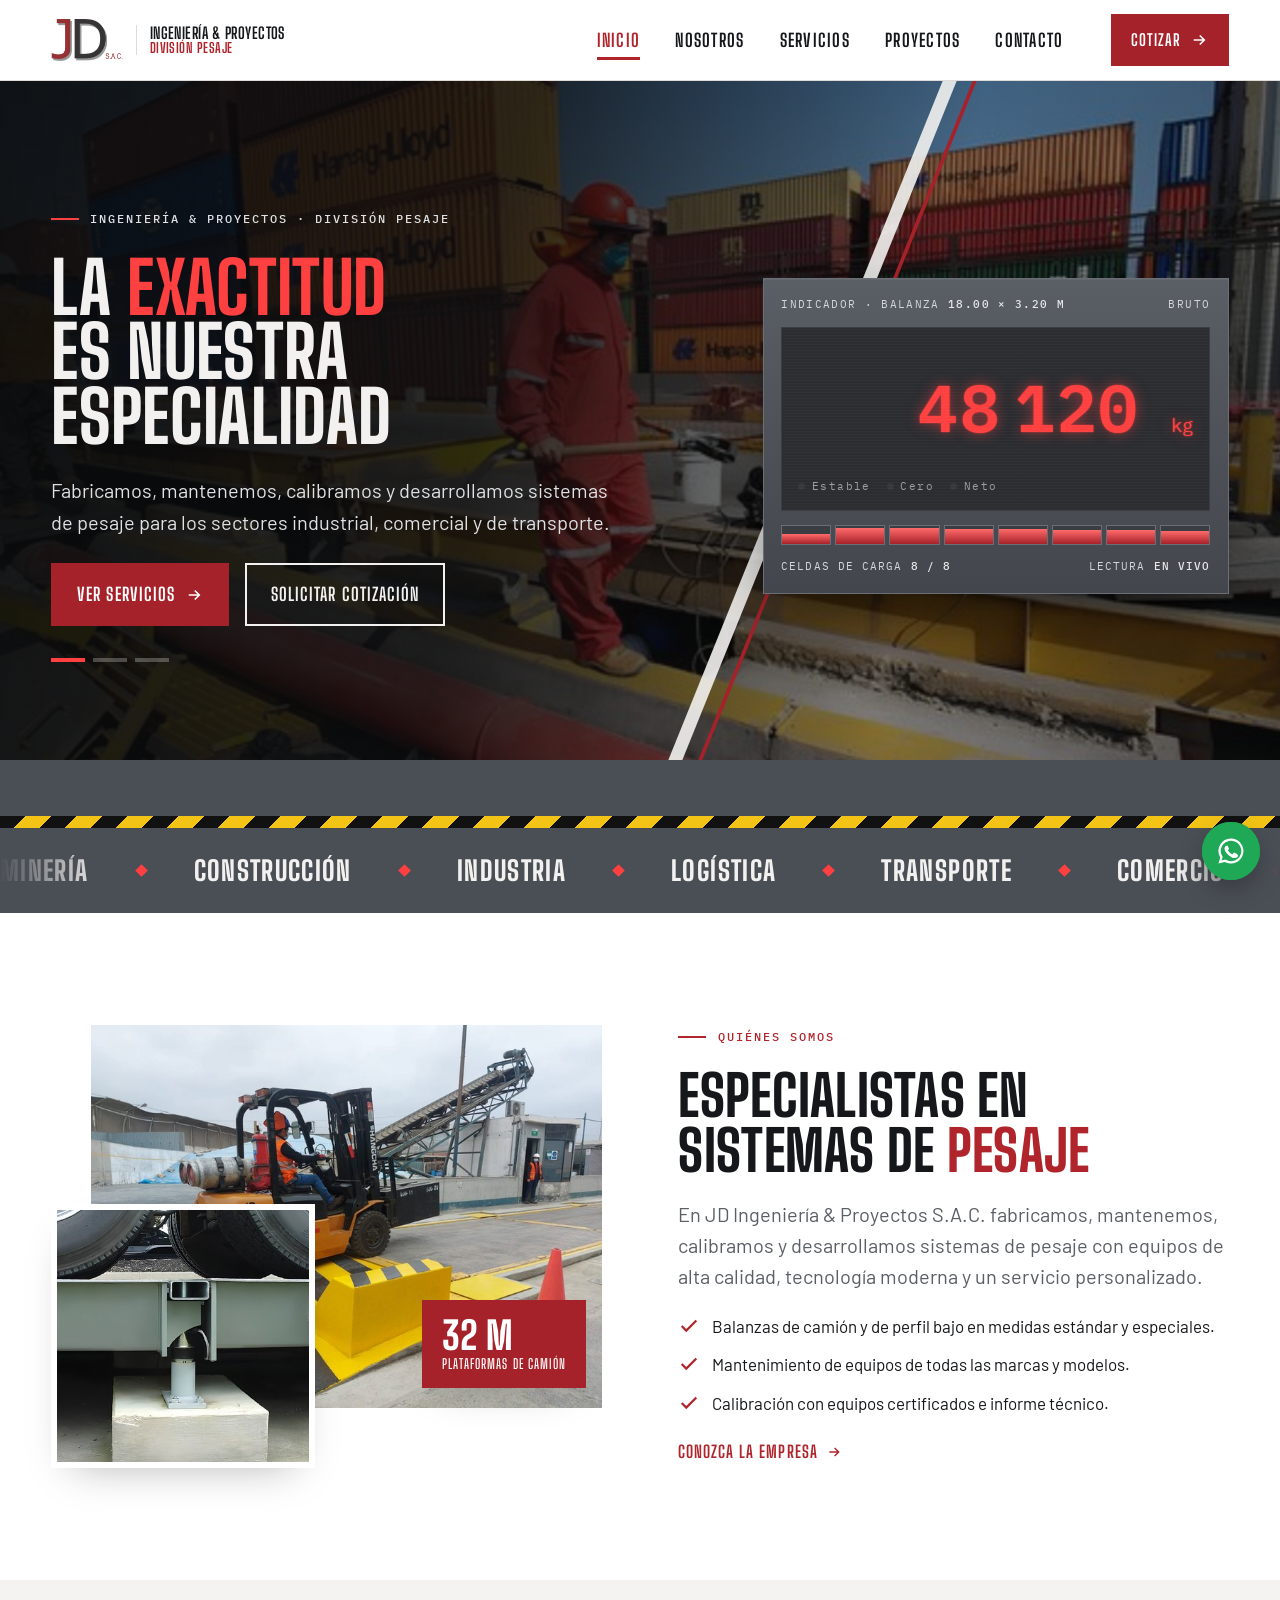
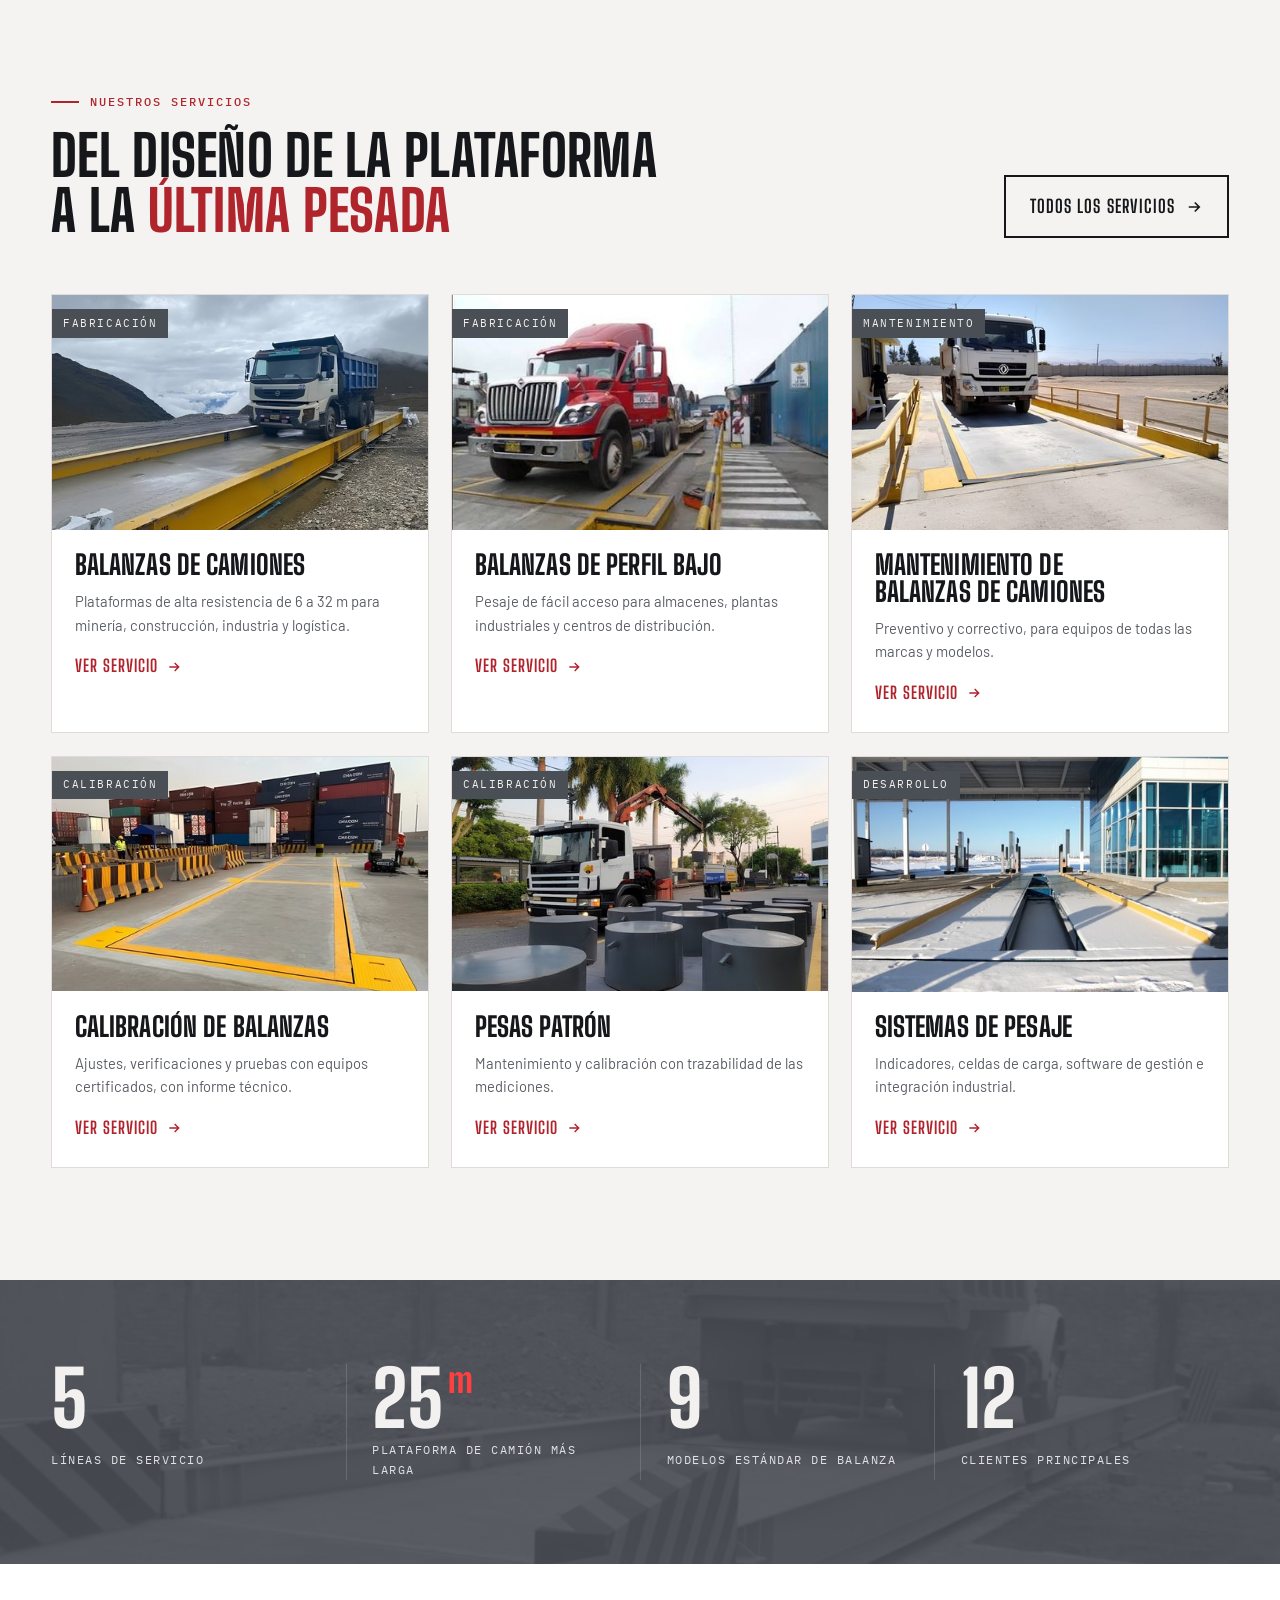
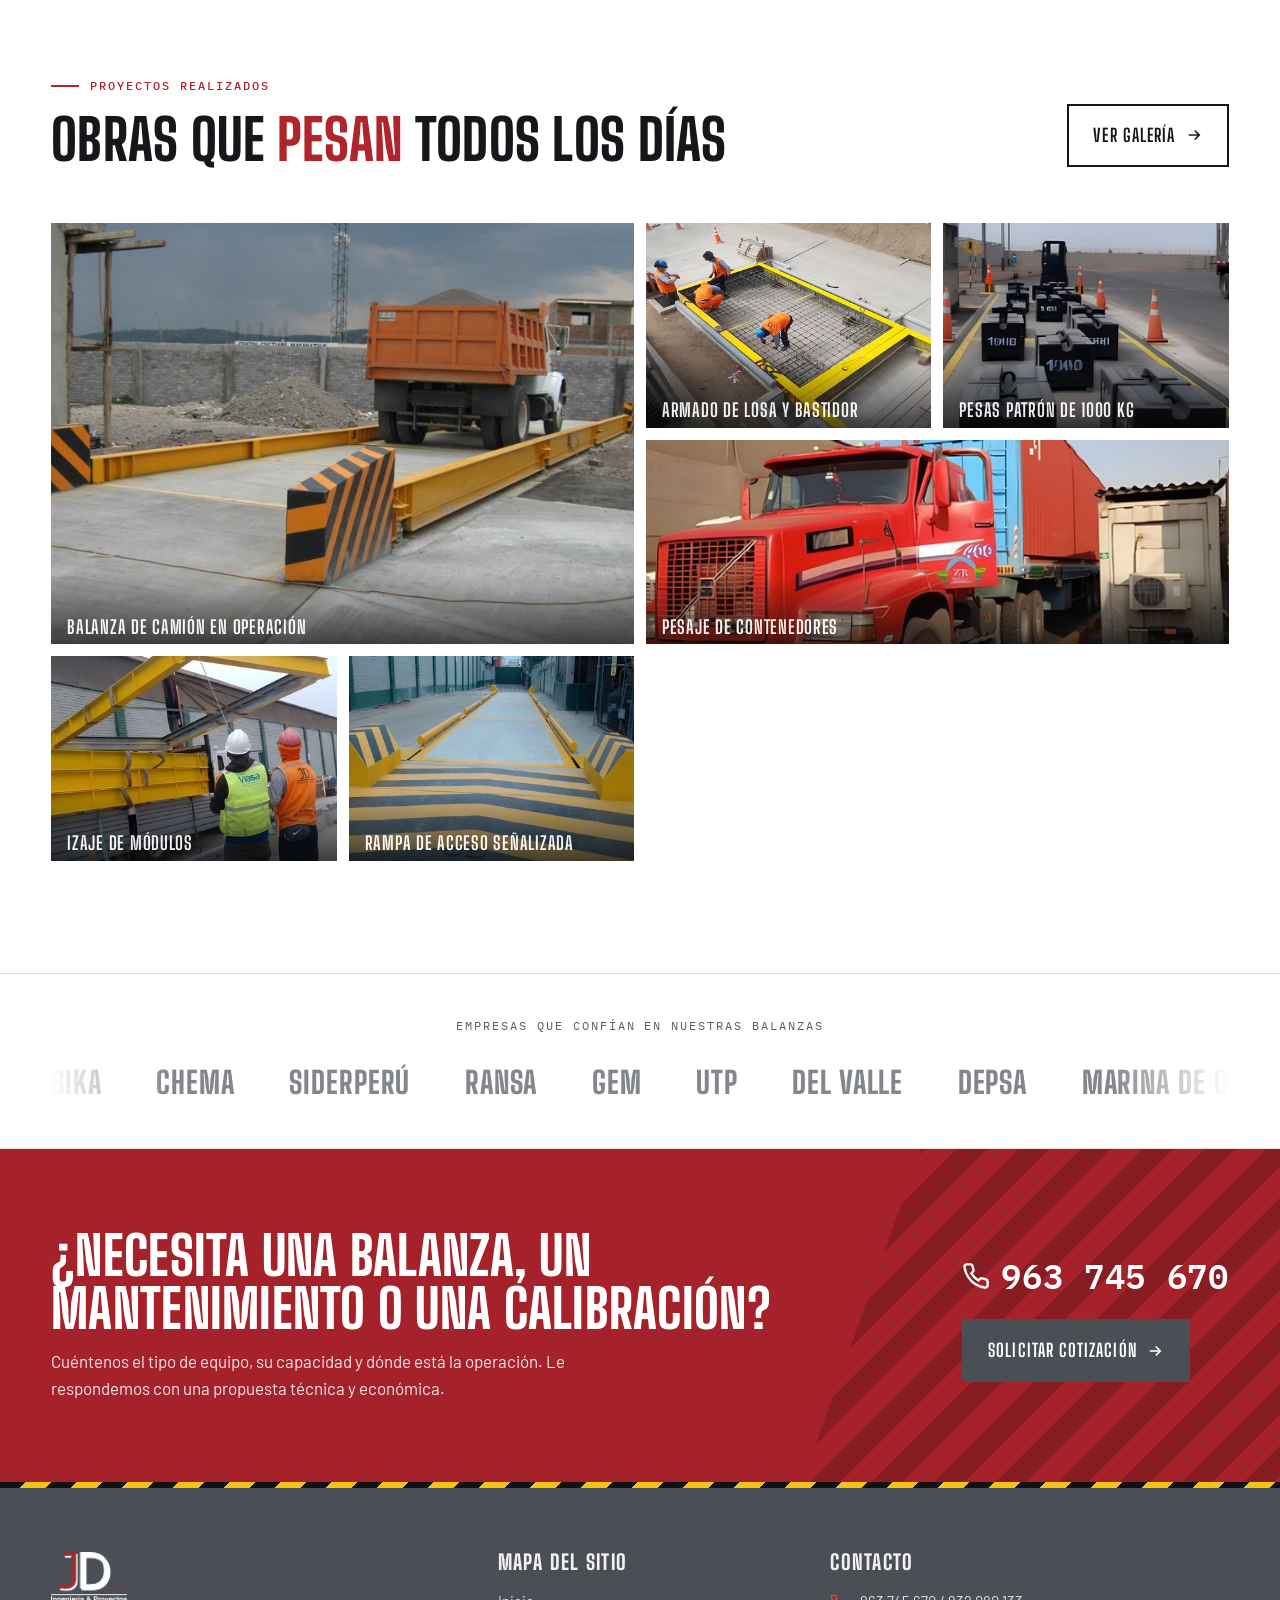
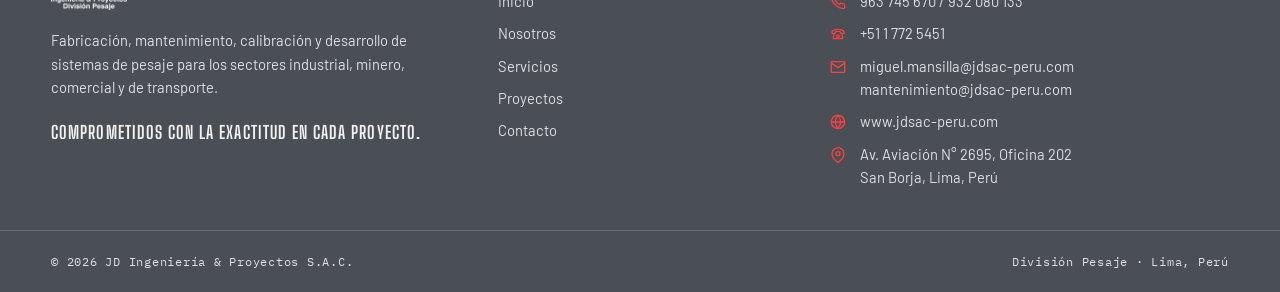
==== commit 6b7d2522: "Update index.html" ====
--- a/index.html
+++ b/index.html
@@ -104,7 +104,7 @@
 </div></section>
 <section class="clients" aria-label="Principales clientes"><div class="wrap">
   <p class="lbl">Empresas que confían en nuestras balanzas</p>
-  <div class="mq"><div class="mq-track"><span>Sika</span><span>Chema</span><span>Siderperú</span><span>Ransa</span><span>GEM</span><span>UTP</span><span>Del Valle</span><span>Depsa</span><span>Marina de Guerra</span><span>Limones Piuranas</span><span>ZED Paita</span><span>Alma Perú</span><span>SLA</span><span>SAASA</span><span>Torre Blanca</span></div><div class="mq-track" aria-hidden="true"><span>Sika</span><span>Chema</span><span>Siderperú</span><span>Ransa</span><span>GEM</span><span>UTP</span><span>Del Valle</span><span>Depsa</span><span>Marina de Guerra</span><span>Limones Piuranas</span><span>ZED Paita</span><span>Alma Perú</span><span>SLA</span><span>SAASA</span><span>Torre Blanca</span></div></div>
+  <div class="mq"><div class="mq-track"><span>Sika</span><span>Chema</span><span>Siderperú</span><span>Ransa</span><span>GEM</span><span>UTP</span><span>Del Valle</span><span>Depsa</span><span>Marina de Guerra</span><span>Limones Piuranos</span><span>ZED Paita</span><span>Alma Perú</span><span>SLA</span><span>SAASA</span><span>Torre Blanca</span></div><div class="mq-track" aria-hidden="true"><span>Sika</span><span>Chema</span><span>Siderperú</span><span>Ransa</span><span>GEM</span><span>UTP</span><span>Del Valle</span><span>Depsa</span><span>Marina de Guerra</span><span>Limones Piuranos</span><span>ZED Paita</span><span>Alma Perú</span><span>SLA</span><span>SAASA</span><span>Torre Blanca</span></div></div>
 </div></section>
 <section class="cta"><div class="wrap">
   <div class="reveal from-l"><h2>¿Necesita una balanza, un mantenimiento o una calibración?</h2><p>Cuéntenos el tipo de equipo, su capacidad y dónde está la operación. Le respondemos con una propuesta técnica y económica.</p></div>
@@ -119,7 +119,7 @@
 <div class="wrap">
   <div>
     <img src="img/logo-white.png" alt="JD Ingeniería &amp; Proyectos S.A.C. — División Pesaje" width="320" height="246">
-    <p>Fabricación, mantenimiento, calibración y desarrollo de sistemas de pesaje para los sectores industrial, comercial y de transporte.</p>
+    <p>Fabricación, mantenimiento, calibración y desarrollo de sistemas de pesaje para los sectores industrial, minero, comercial y de transporte.</p>
     <p class="slogan">Comprometidos con la exactitud en cada proyecto.</p>
   </div>
   <div>
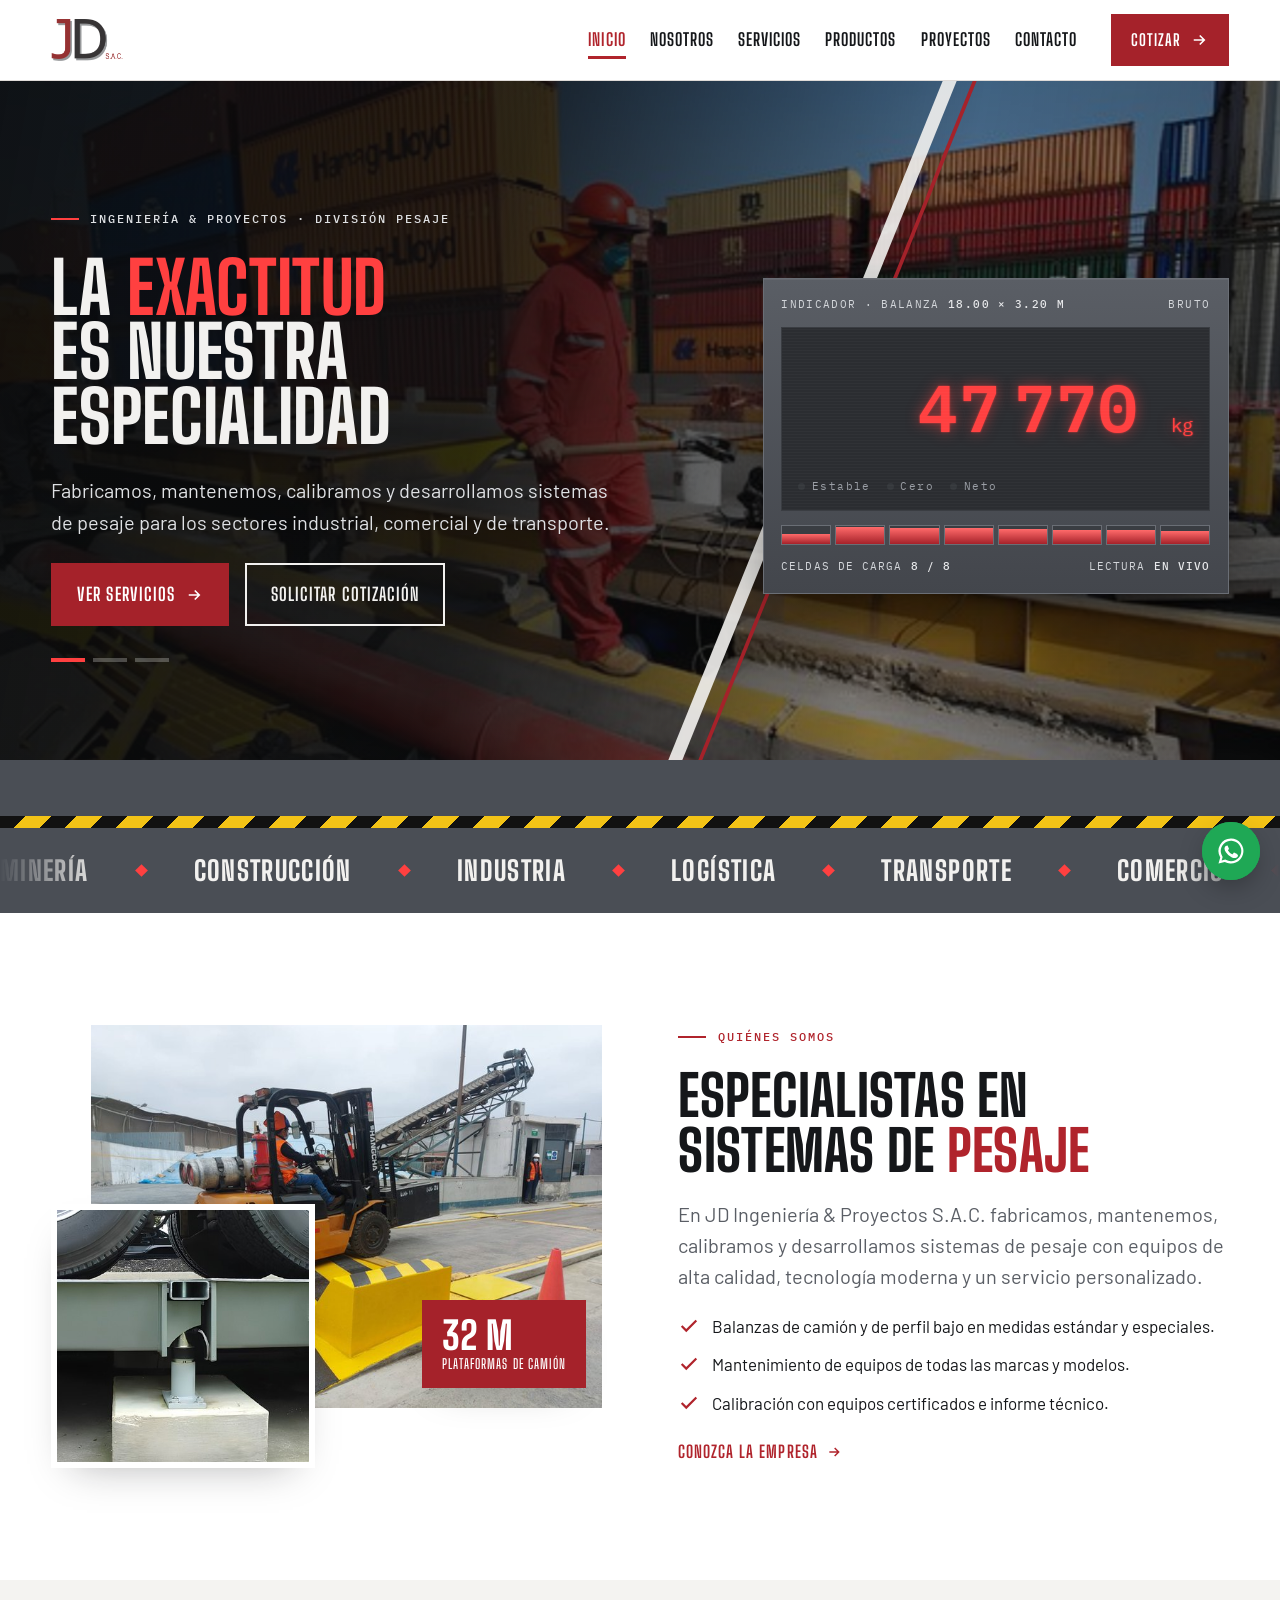
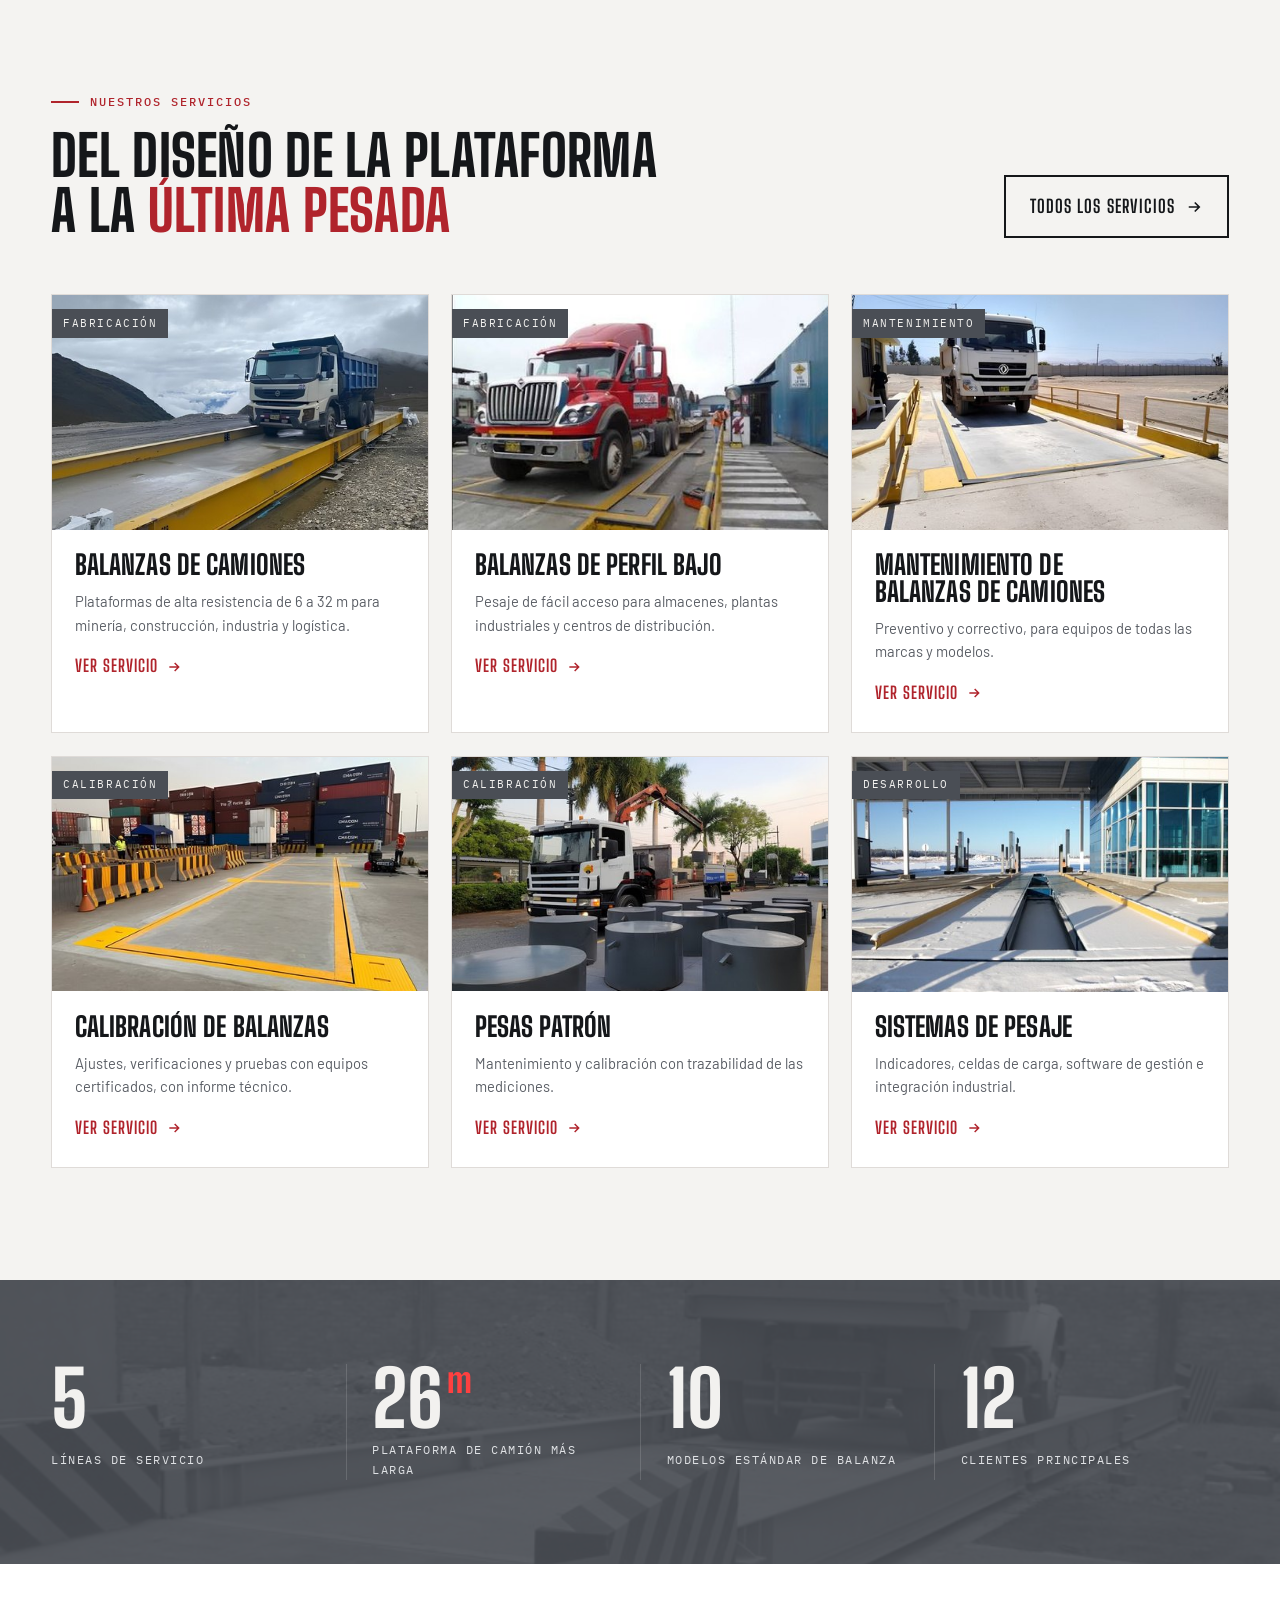
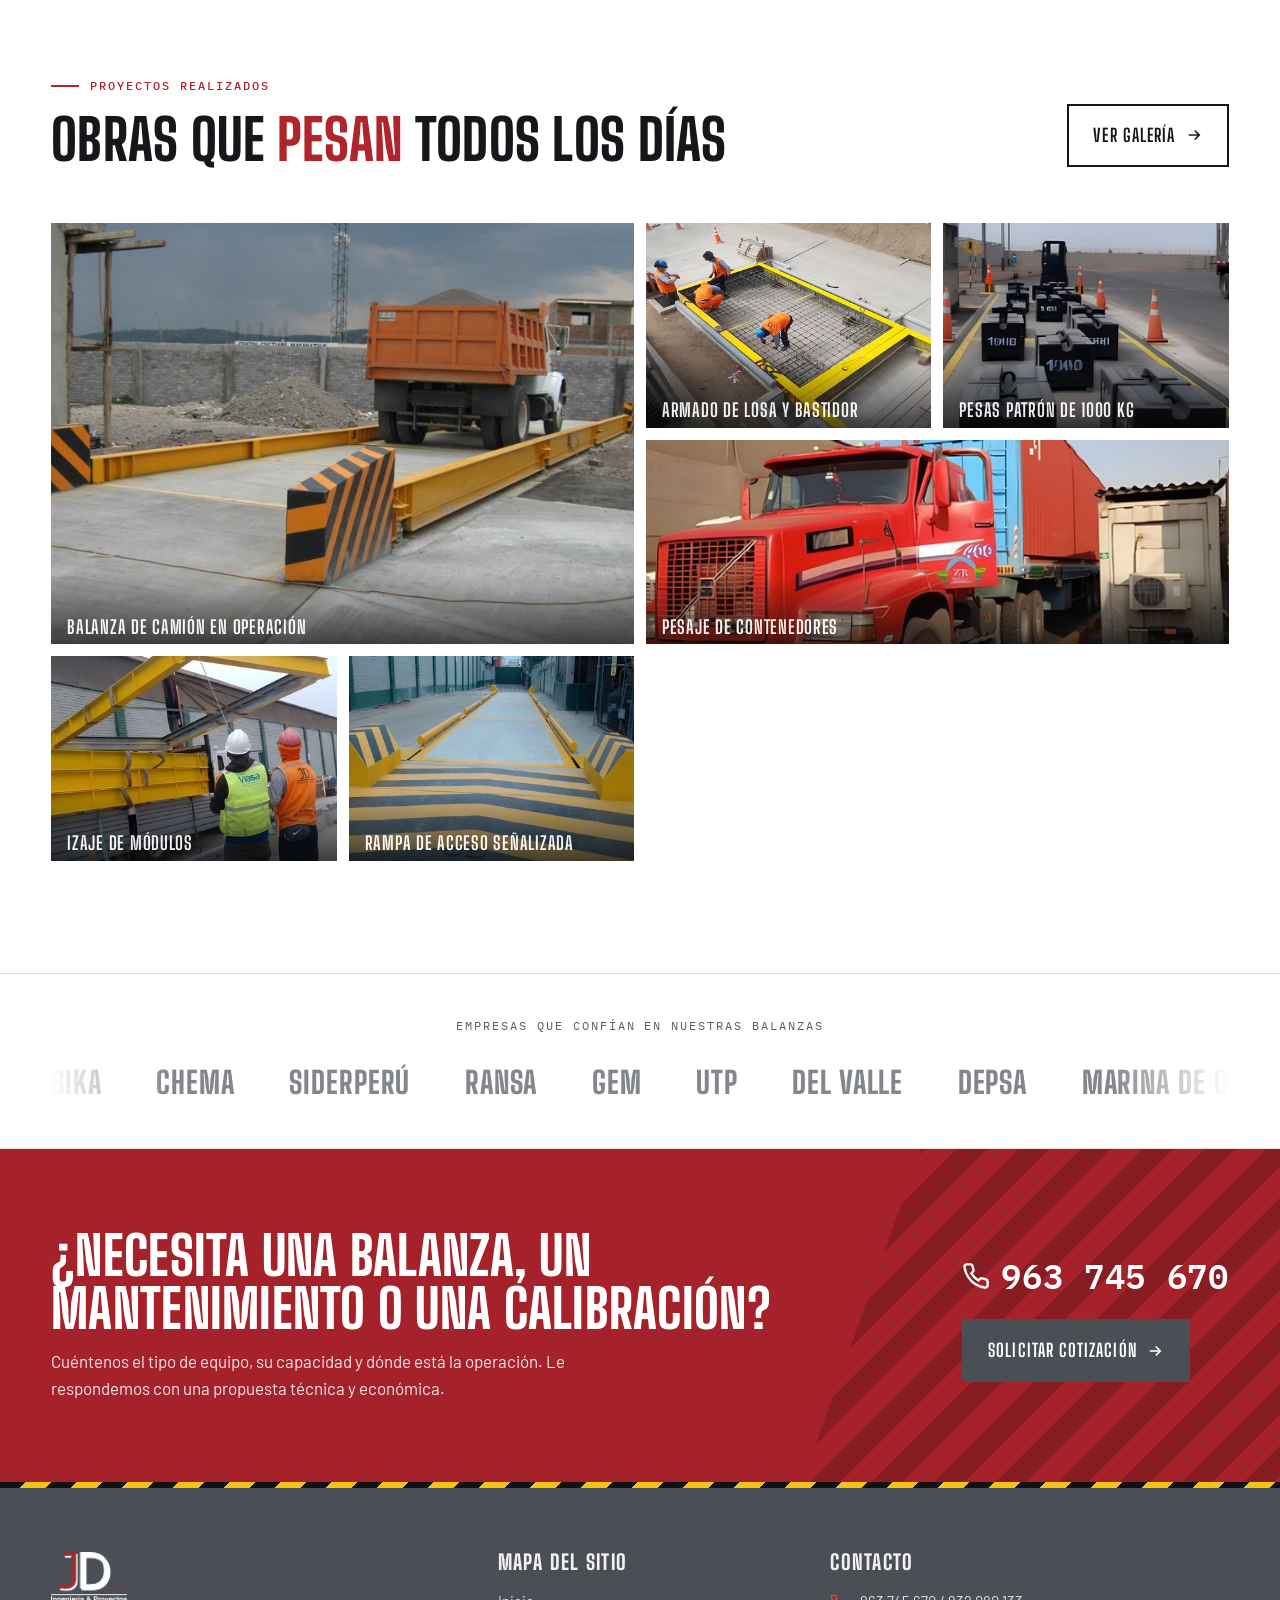
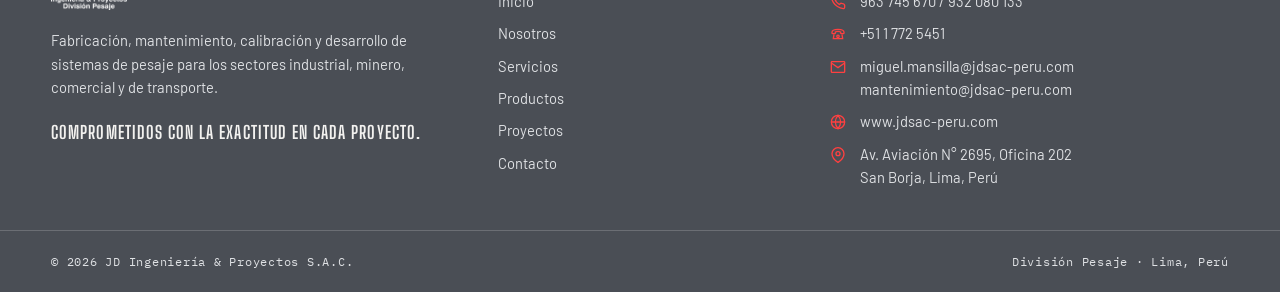
==== commit 3b98e78b: "Publicar nueva version del sitio" ====
--- a/index.html
+++ b/index.html
@@ -17,11 +17,11 @@
     <img class="logo-d" src="img/mark-white.png" alt="JD S.A.C." width="282" height="165">
     <span>Ingeniería &amp; Proyectos<small>División Pesaje</small></span>
   </a>
-  <nav class="nav" aria-label="Principal"><a href="index.html" aria-current="page">Inicio</a><a href="nosotros.html">Nosotros</a><a href="servicios.html">Servicios</a><a href="proyectos.html">Proyectos</a><a href="contacto.html">Contacto</a></nav>
+  <nav class="nav" aria-label="Principal"><a href="index.html" aria-current="page">Inicio</a><a href="nosotros.html">Nosotros</a><a href="servicios.html">Servicios</a><a href="productos.html">Productos</a><a href="proyectos.html">Proyectos</a><a href="contacto.html">Contacto</a></nav>
   <a class="btn" href="contacto.html">Cotizar <svg viewBox="0 0 24 24" fill="none" stroke="currentColor" stroke-width="2.2" aria-hidden="true"><path d="M5 12h14M13 6l6 6-6 6"/></svg></a>
   <button class="burger" type="button" aria-label="Abrir menú" aria-expanded="false" aria-controls="mnav"><span></span></button>
 </div></header>
-<nav class="mnav" id="mnav" aria-label="Menú móvil" aria-hidden="true"><a href="index.html" aria-current="page">Inicio</a><a href="nosotros.html">Nosotros</a><a href="servicios.html">Servicios</a><a href="proyectos.html">Proyectos</a><a href="contacto.html">Contacto</a>
+<nav class="mnav" id="mnav" aria-label="Menú móvil" aria-hidden="true"><a href="index.html" aria-current="page">Inicio</a><a href="nosotros.html">Nosotros</a><a href="servicios.html">Servicios</a><a href="productos.html">Productos</a><a href="proyectos.html">Proyectos</a><a href="contacto.html">Contacto</a>
   <div class="mnav-foot"><span>963 745 670 · 932 080 133</span><span>miguel.mansilla@jdsac-peru.com</span><span>Av. Aviación 2695, Of. 202 · San Borja</span></div>
 </nav>
 <main>
@@ -124,7 +124,7 @@
   </div>
   <div>
     <h4>Mapa del sitio</h4>
-    <ul><li><a href="index.html">Inicio</a></li><li><a href="nosotros.html">Nosotros</a></li><li><a href="servicios.html">Servicios</a></li><li><a href="proyectos.html">Proyectos</a></li><li><a href="contacto.html">Contacto</a></li></ul>
+    <ul><li><a href="index.html">Inicio</a></li><li><a href="nosotros.html">Nosotros</a></li><li><a href="servicios.html">Servicios</a></li><li><a href="productos.html">Productos</a></li><li><a href="proyectos.html">Proyectos</a></li><li><a href="contacto.html">Contacto</a></li></ul>
   </div>
   <div>
     <h4>Contacto</h4>
--- a/assets/site.css
+++ b/assets/site.css
@@ -80,7 +80,7 @@
 
 .header{position:sticky;top:env(safe-area-inset-top,0px);z-index:100;background:#ffffff;border-bottom:1px solid var(--line);transition:box-shadow .3s}
 .header.scrolled{box-shadow:var(--shadow)}
-.header .wrap{display:flex;align-items:center;gap:2rem;height:var(--header-h);transition:height .3s}
+.header .wrap{display:flex;align-items:center;gap:1.4rem;height:var(--header-h);transition:height .3s}
 .header.scrolled .wrap{height:64px}
 .brand{display:flex;align-items:center;gap:.8rem;text-decoration:none;flex-shrink:0}
 .brand img{height:42px;width:auto;transition:height .3s}
@@ -89,12 +89,13 @@
 .brand span small{display:block;color:var(--red);font-size:.86rem}
 .logo-d{display:none}
 
-.nav{display:flex;gap:.3rem;margin-left:auto}
-.nav a{position:relative;padding:.6rem .95rem;text-decoration:none;font-family:var(--display);font-weight:700;font-size:1.12rem;letter-spacing:.07em;text-transform:uppercase;color:var(--ink)}
-.nav a::after{content:"";position:absolute;left:.95rem;right:.95rem;bottom:.25rem;height:3px;background:var(--red);transform:scaleX(0);transform-origin:right;transition:transform .35s cubic-bezier(.7,0,.2,1)}
+.nav{display:flex;gap:.1rem;margin-left:auto}
+.nav a{position:relative;padding:.6rem .7rem;text-decoration:none;font-family:var(--display);font-weight:700;font-size:1.08rem;letter-spacing:.06em;text-transform:uppercase;color:var(--ink)}
+.nav a::after{content:"";position:absolute;left:.7rem;right:.7rem;bottom:.25rem;height:3px;background:var(--red);transform:scaleX(0);transform-origin:right;transition:transform .35s cubic-bezier(.7,0,.2,1)}
 .nav a:hover::after,.nav a[aria-current="page"]::after{transform:scaleX(1);transform-origin:left}
 .nav a[aria-current="page"]{color:var(--red)}
-.header .btn{padding:.7rem 1.15rem;font-size:1rem}
+.header .btn{padding:.7rem 1.15rem;font-size:1rem;flex-shrink:0}
+.nav a{white-space:nowrap}
 .burger{display:none;margin-left:auto;width:46px;height:46px;border:1px solid var(--line);background:transparent;color:var(--ink);cursor:pointer;place-items:center}
 .burger span{display:block;width:20px;height:2px;background:currentColor;position:relative;transition:background .2s}
 .burger span::before,.burger span::after{content:"";position:absolute;left:0;width:20px;height:2px;background:currentColor;transition:transform .3s}
@@ -103,6 +104,7 @@
 .menu-open .burger span::before{transform:translateY(6px) rotate(45deg)}
 .menu-open .burger span::after{transform:translateY(-6px) rotate(-45deg)}
 @media (max-width:1180px){.nav,.header .btn{display:none}.burger{display:grid}}
+@media (min-width:1181px) and (max-width:1420px){.header .brand span{display:none}}
 @media (max-width:420px){.brand span{display:none}}
 
 .mnav{position:fixed;inset:0;z-index:90;background:var(--char);color:var(--on-dark);padding-top:calc(var(--header-h) + 40px + env(safe-area-inset-top,0px));padding-left:max(22px,env(safe-area-inset-left,0px));padding-right:max(22px,env(safe-area-inset-right,0px));padding-bottom:max(30px,env(safe-area-inset-bottom,0px));display:flex;flex-direction:column;gap:.2rem;clip-path:polygon(0 0,100% 0,100% 0,0 0);transition:clip-path .55s cubic-bezier(.7,0,.2,1);overflow-y:auto}
@@ -476,3 +478,48 @@
   .reveal.pre{opacity:1;transform:none}
   .band-track,.mq-track{animation:none}
 }
+
+/* ---------- productos ---------- */
+.brands{display:flex;flex-wrap:wrap;gap:.4rem 1.4rem;justify-content:flex-end;max-width:440px}
+.brands span{font-family:var(--display);font-weight:800;font-size:1.35rem;text-transform:uppercase;letter-spacing:.04em;color:var(--muted)}
+@media (max-width:760px){.brands{justify-content:flex-start}}
+.pfilters{display:grid;gap:.6rem;margin-bottom:2rem}
+.pfilters .filters{margin:0}
+.filters.sub button{font-size:.9rem;padding:.45rem .9rem}
+.prod-grid{display:grid;grid-template-columns:repeat(auto-fill,minmax(min(100%,290px),1fr));gap:1.4rem}
+.prod{background:var(--surface);border:1px solid var(--line);display:flex;flex-direction:column;position:relative;transition:transform .4s cubic-bezier(.2,.8,.2,1),box-shadow .4s,opacity .35s;min-width:0}
+.prod::after{content:"";position:absolute;left:0;right:0;bottom:-1px;height:4px;background:var(--red);transform:scaleX(0);transform-origin:left;transition:transform .45s cubic-bezier(.7,0,.2,1)}
+.prod:hover{transform:translateY(-6px);box-shadow:var(--shadow)}
+.prod:hover::after{transform:scaleX(1)}
+.prod.out{opacity:0;transform:scale(.95)}
+.prod-img{display:block;border:0;padding:0;background:#fff;cursor:zoom-in;position:relative;aspect-ratio:1;overflow:hidden;border-bottom:1px solid var(--line);max-width:100%;width:100%}
+.prod-img img{width:100%;height:100%;object-fit:contain;padding:6%;transition:transform .8s cubic-bezier(.2,.8,.2,1)}
+.prod:hover .prod-img img{transform:scale(1.07)}
+.prod-cat{position:absolute;left:0;top:14px;background:var(--char);color:var(--on-dark);font-family:var(--mono);font-size:.68rem;letter-spacing:.14em;padding:.35rem .7rem;text-transform:uppercase}
+.prod[data-cat="celda"] .prod-cat{background:var(--red-solid);color:#fff}
+.prod-body{padding:1.3rem 1.3rem 1.4rem;display:flex;flex-direction:column;gap:.55rem;flex:1}
+.prod-acts .btn{flex:1 1 auto;justify-content:center}
+.prod-uso{font-family:var(--mono);font-size:.7rem;letter-spacing:.12em;text-transform:uppercase;color:var(--red)}
+.prod h3{font-size:1.65rem}
+.prod-sub{color:var(--muted);font-size:var(--fs-s)}
+.prod-hi{margin:.4rem 0 .3rem;display:grid;border-top:1px solid var(--line)}
+.prod-hi div,.spec-list div{display:grid;grid-template-columns:minmax(92px,38%) 1fr;gap:.8rem;padding:.5rem 0;border-bottom:1px solid var(--line)}
+.prod-hi dt,.spec-list dt{font-family:var(--mono);font-size:.7rem;letter-spacing:.08em;text-transform:uppercase;color:var(--muted);padding-top:.15rem}
+.prod-hi dd,.spec-list dd{margin:0;font-size:var(--fs-s);font-variant-numeric:tabular-nums;min-width:0;overflow-wrap:anywhere}
+.prod-acts{display:flex;gap:.6rem;flex-wrap:wrap;margin-top:auto;padding-top:.6rem}
+.btn.sm{padding:.6rem 1rem;font-size:.98rem}
+.prod-empty{padding:2rem;border:1px dashed var(--line);text-align:center;color:var(--muted)}
+.pm{position:fixed;inset:0;z-index:300;background:rgba(40,42,46,.7);display:grid;place-items:center;padding:max(16px,env(safe-area-inset-top,0px)) max(16px,env(safe-area-inset-right,0px)) max(16px,env(safe-area-inset-bottom,0px)) max(16px,env(safe-area-inset-left,0px));opacity:0;pointer-events:none;transition:opacity .3s}
+.pm.open{opacity:1;pointer-events:auto}
+.pm-box{background:var(--surface);width:min(1040px,100%);max-height:calc(100dvh - 32px);overflow:auto;display:grid;grid-template-columns:minmax(0,.9fr) minmax(0,1.1fr);position:relative;border-top:5px solid var(--red-solid);transform:translateY(24px);transition:transform .35s cubic-bezier(.2,.8,.2,1);box-shadow:0 40px 80px -30px rgba(0,0,0,.5)}
+.pm.open .pm-box{transform:none}
+.pm-img{background:#fff;display:grid;place-items:center;padding:1.5rem;border-right:1px solid var(--line)}
+.pm-img img{width:100%;max-width:440px;aspect-ratio:1;object-fit:contain}
+.pm-info{padding:clamp(22px,4vw,40px);display:grid;gap:.6rem;align-content:start}
+.pm-info h2{font-size:clamp(1.9rem,3.4vw,2.6rem)}
+.pm-specs{margin-top:.6rem}
+.spec-list{margin:0;border-top:1px solid var(--line)}
+.pm-close{position:absolute;top:10px;right:10px;width:44px;height:44px;border:1px solid var(--line);background:var(--surface);color:var(--ink);display:grid;place-items:center;cursor:pointer;z-index:2;transition:background .2s,color .2s}
+.pm-close:hover{background:var(--red-solid);color:#fff;border-color:var(--red-solid)}
+.pm-close svg{width:20px;height:20px}
+@media (max-width:760px){.pm-box{grid-template-columns:minmax(0,1fr)}.pm-img{border-right:0;border-bottom:1px solid var(--line);padding:1rem}.pm-img img{max-width:260px}}
